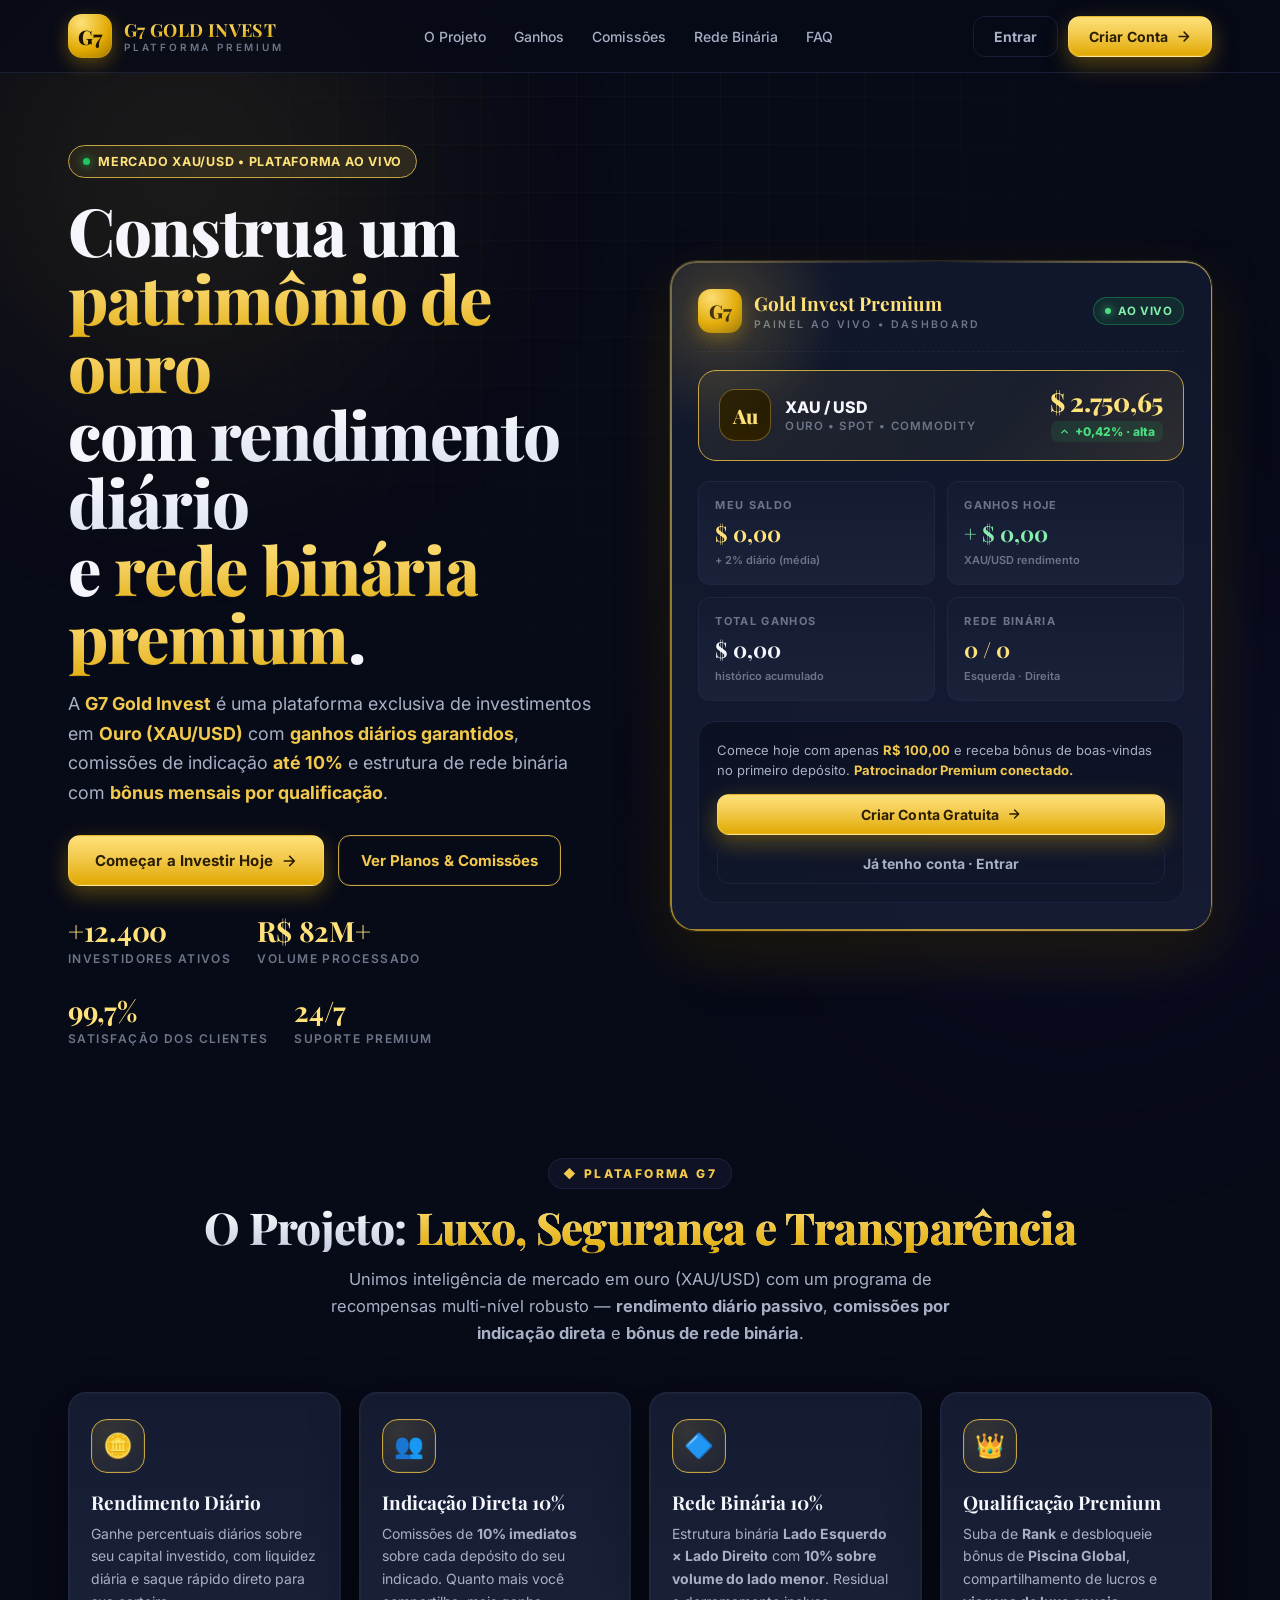
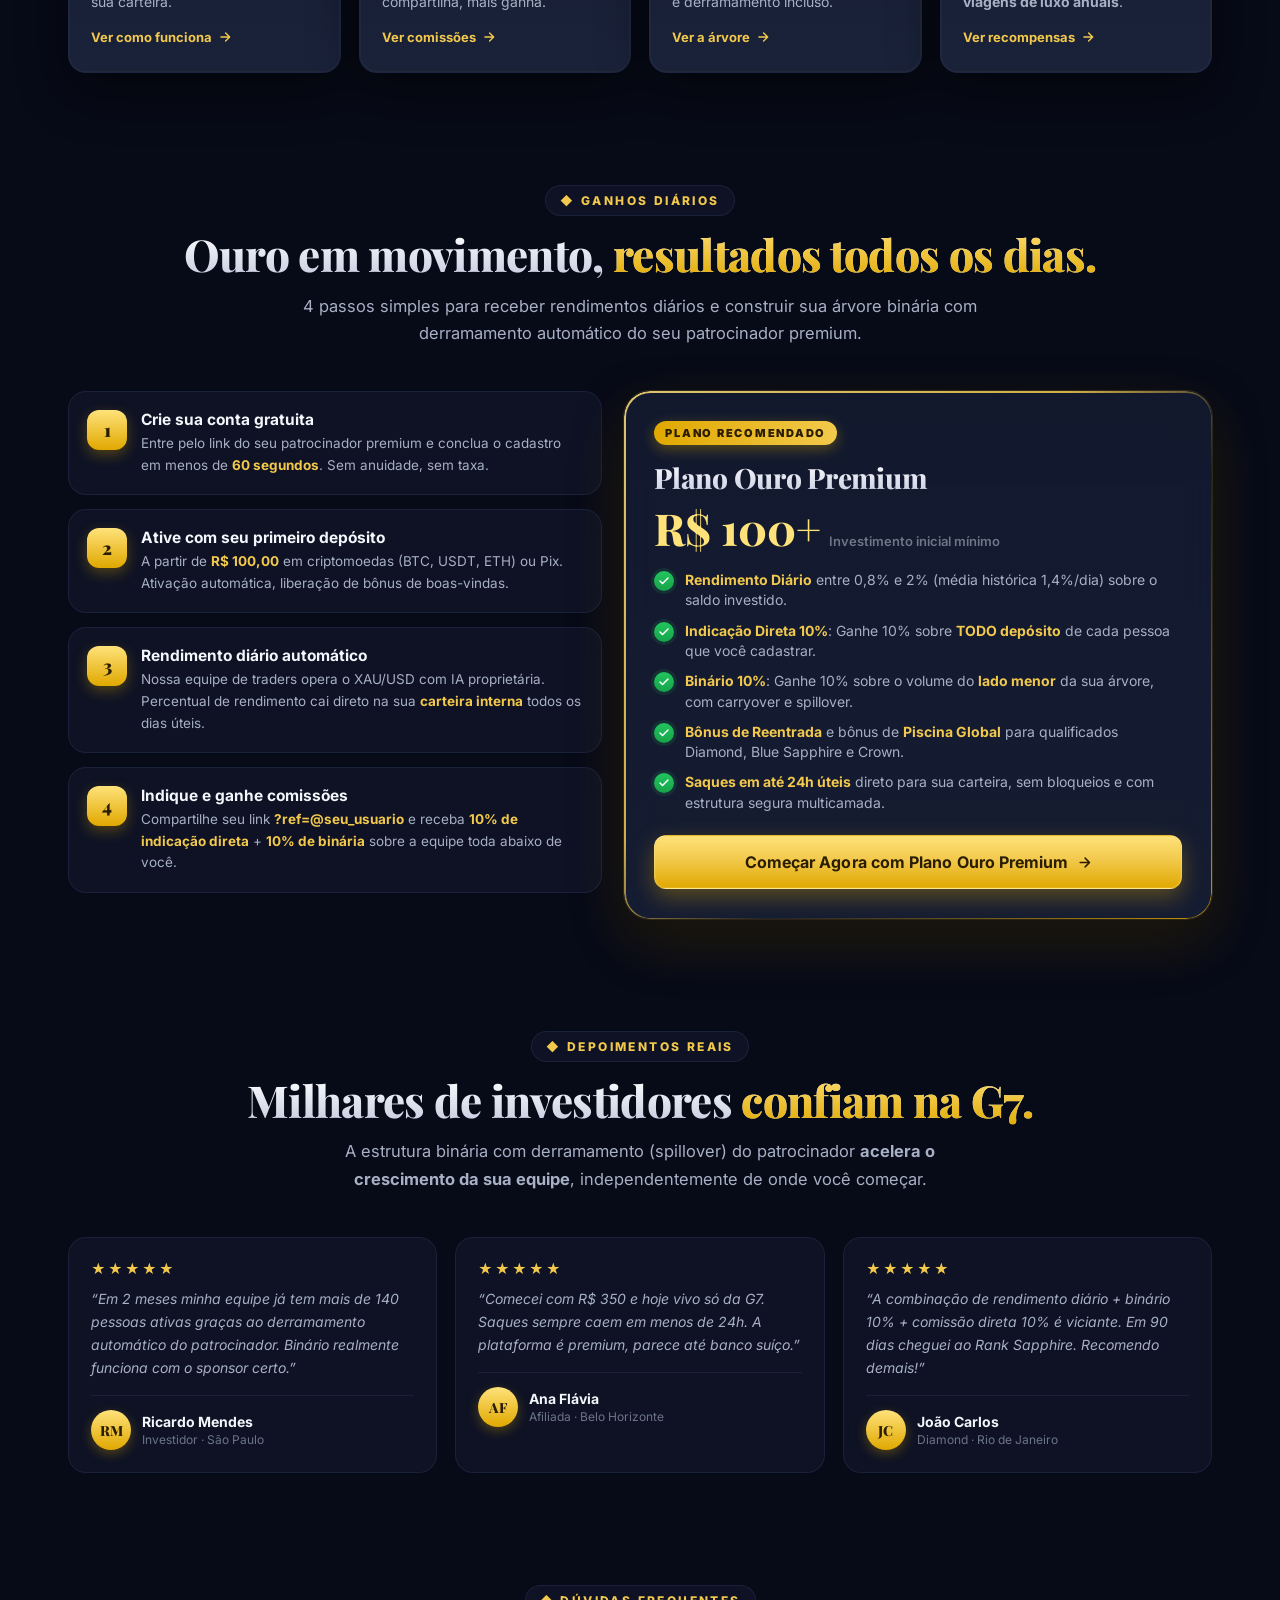
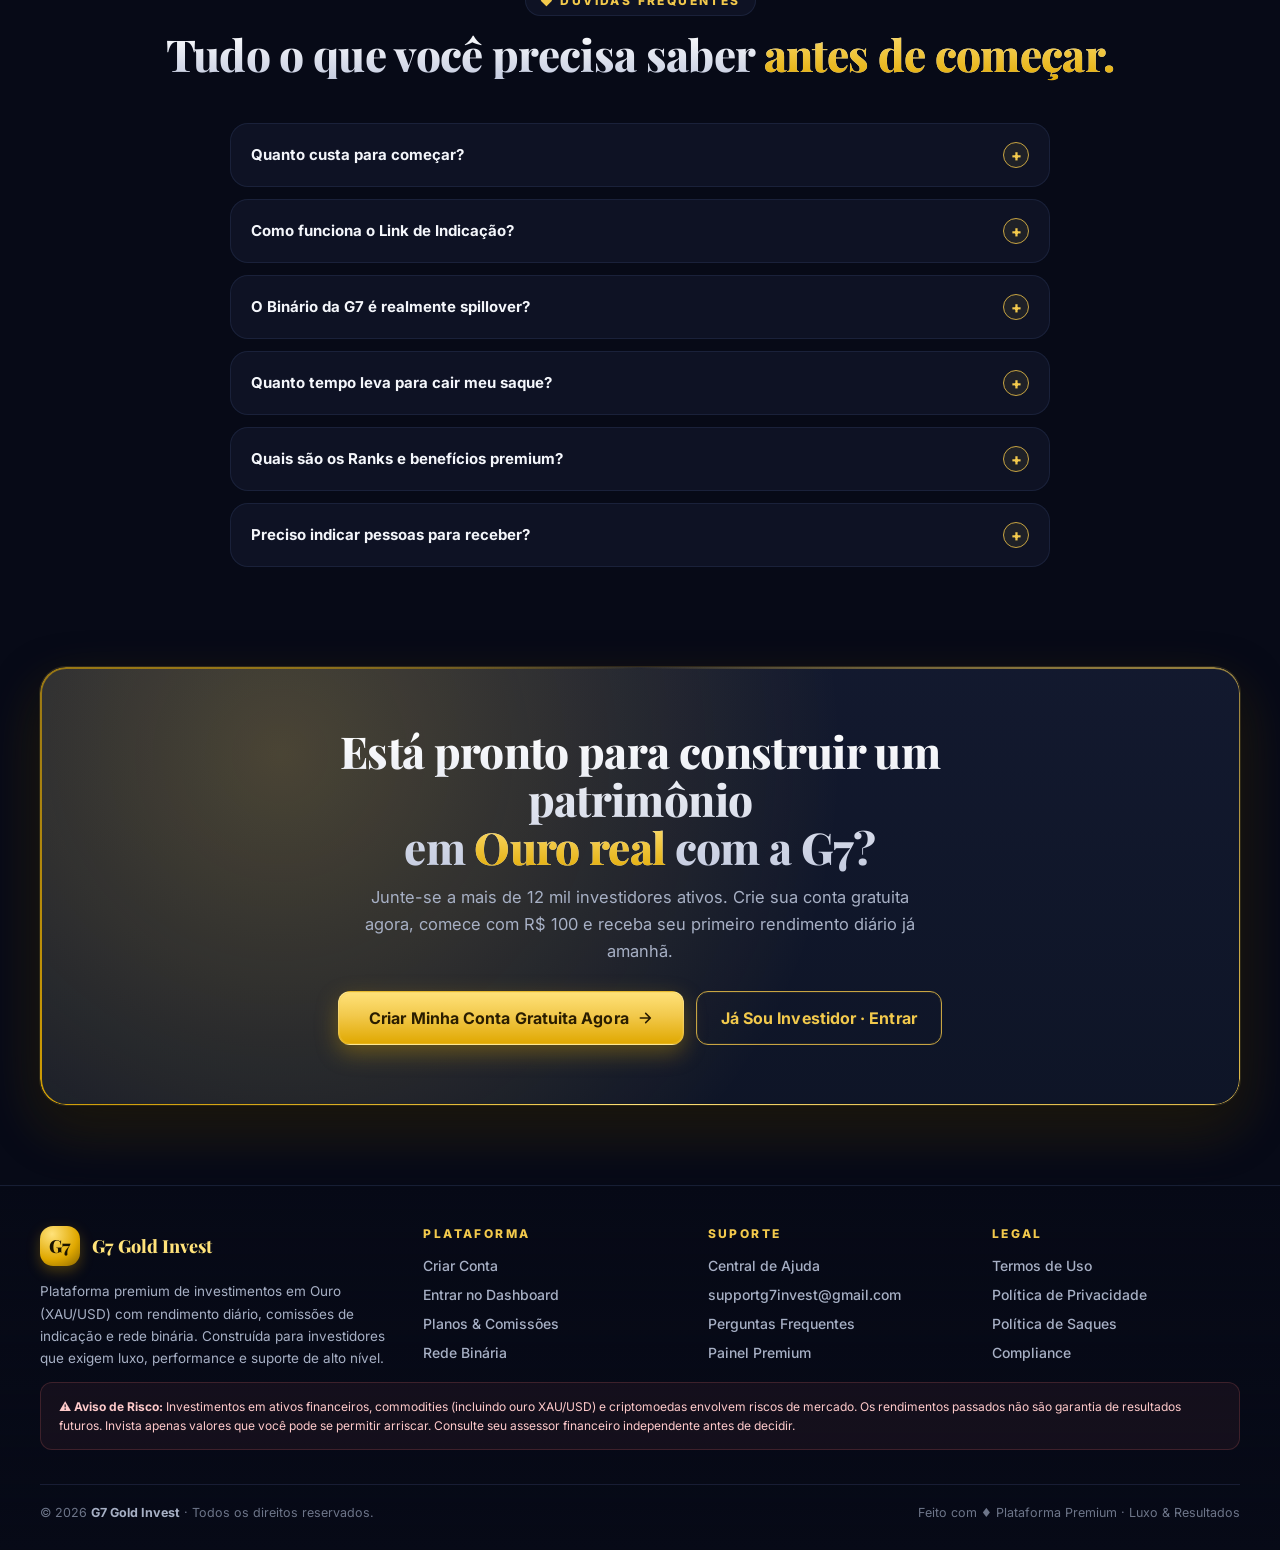
==== landing.html @ d6d160e4 "1.8 Commit LandingPage" ====
<!DOCTYPE html>
<html lang="pt-BR">
<head>
<meta charset="UTF-8" />
<meta name="viewport" content="width=device-width, initial-scale=1, maximum-scale=1, user-scalable=no" />
<meta name="theme-color" content="#0B1020" />
<meta name="description" content="G7 Gold Invest — Plataforma Premium de Investimentos em Ouro (XAU/USD) com Rede Binária, Comissões de Indicação e Ganhos Diários. Comece a investir hoje mesmo." />
<title>G7 Gold Invest — Plataforma Premium de Investimentos</title>

<link rel="preconnect" href="https://fonts.googleapis.com">
<link rel="preconnect" href="https://fonts.gstatic.com" crossorigin>
<link href="https://fonts.googleapis.com/css2?family=Inter:wght@300;400;500;600;700;800;900&family=Playfair+Display:wght@500;600;700;800&display=swap" rel="stylesheet">

<style>
/* ==========================================================
 *   G7 Gold Invest — LANDING PAGE PREMIUM / LUXO
 *   Paleta: Dark Navy + Gradient Gold Shimmer
 *   100% alinhado ao tema do Dashboard e Auth
 * ========================================================== */
* { box-sizing: border-box; margin: 0; padding: 0; }

:root {
  --bg: #0B1020;
  --bg-2: #0F1628;
  --bg-3: #070A17;
  --card: #141B31;
  --card-2: #1A223A;
  --card-3: rgba(20, 27, 49, 0.55);
  --border: #232C4A;
  --border-2: rgba(35, 44, 74, 0.6);
  --border-gold: #C7A442;
  --text: #F4F6FB;
  --text-2: #A7B0C5;
  --text-3: #6D7589;
  --gold: #F2C94C;
  --gold-2: #E0A800;
  --gold-3: #FFE27A;
  --gold-bg: rgba(242,201,76,0.08);
  --gold-bg-2: rgba(242,201,76,0.14);
  --danger: #F87171;
  --green: #22C55E;
  --shadow-gold: 0 0 0 1px rgba(242,201,76,0.16), 0 22px 60px rgba(224,168,0,0.18);
  --shadow-card: 0 18px 50px rgba(0,0,0,0.45), 0 0 0 1px rgba(242,201,76,0.04) inset;
  --radius-lg: 26px;
  --radius-md: 18px;
  --radius-sm: 12px;
}

html, body {
  font-family: 'Inter', system-ui, -apple-system, 'Segoe UI', sans-serif;
  color: var(--text);
  background: var(--bg-3);
  scroll-behavior: smooth;
  -webkit-font-smoothing: antialiased;
  overflow-x: hidden;
}

/* ---- Fundos orbs animados (premium) ---- */
body::before, body::after {
  content: '';
  position: fixed;
  border-radius: 50%;
  filter: blur(120px);
  opacity: 0.55;
  z-index: 0;
  pointer-events: none;
  animation: orbFloat 16s ease-in-out infinite alternate;
}
body::before {
  top: -15%; left: -10%;
  width: 620px; height: 620px;
  background: radial-gradient(circle, rgba(242,201,76,0.28), rgba(224,168,0,0.08) 55%, transparent 70%);
}
body::after {
  bottom: -25%; right: -12%;
  width: 720px; height: 720px;
  background: radial-gradient(circle, rgba(124,58,237,0.14), rgba(79,70,229,0.08) 45%, transparent 70%);
  animation-delay: -6s;
  animation-duration: 20s;
}
@keyframes orbFloat {
  0%   { transform: translate(0,0) scale(1); }
  50%  { transform: translate(30px,-20px) scale(1.04); }
  100% { transform: translate(-20px,20px) scale(0.98); }
}

/* --- Grid textura sutil (papel premium) --- */
.grid-bg {
  position: fixed;
  inset: 0;
  background-image:
    linear-gradient(rgba(242,201,76,0.035) 1px, transparent 1px),
    linear-gradient(90deg, rgba(242,201,76,0.035) 1px, transparent 1px);
  background-size: 48px 48px;
  mask-image: radial-gradient(ellipse at top, black 0%, transparent 75%);
  z-index: 0;
  pointer-events: none;
}

.wrap { position: relative; z-index: 2; }

/* ====== NAV ====== */
.nav {
  position: sticky; top: 0; z-index: 50;
  backdrop-filter: blur(14px);
  -webkit-backdrop-filter: blur(14px);
  background: rgba(7, 10, 23, 0.75);
  border-bottom: 1px solid var(--border-2);
}
.nav-inner {
  max-width: 1200px;
  margin: 0 auto;
  padding: 14px 28px;
  display: flex; align-items: center; justify-content: space-between;
  gap: 16px;
}
.brand {
  display: flex; align-items: center; gap: 12px;
  text-decoration: none;
}
.brand-logo {
  width: 44px; height: 44px;
  border-radius: 14px;
  background: radial-gradient(circle at 30% 20%, var(--gold-3), var(--gold-2) 60%, #9a7500);
  display: flex; align-items: center; justify-content: center;
  box-shadow: 0 6px 18px rgba(224,168,0,0.35), 0 0 0 1px rgba(255,255,255,0.08) inset;
  color: #1a1300; font-family: 'Playfair Display', serif;
  font-weight: 800; font-size: 20px; letter-spacing: -0.02em;
}
.brand-text {
  display: flex; flex-direction: column; line-height: 1;
}
.brand-text .t1 {
  font-family: 'Playfair Display', serif;
  font-weight: 700; font-size: 18px;
  background: linear-gradient(180deg, var(--gold-3), var(--gold-2));
  -webkit-background-clip: text; background-clip: text; color: transparent;
  letter-spacing: 0.02em;
}
.brand-text .t2 {
  font-size: 10px; color: var(--text-3);
  letter-spacing: 0.28em; text-transform: uppercase; margin-top: 3px;
  font-weight: 600;
}
.nav-links { display: flex; align-items: center; gap: 28px; }
.nav-links a {
  color: var(--text-2); text-decoration: none; font-size: 14px; font-weight: 500;
  transition: color .2s ease;
}
.nav-links a:hover { color: var(--gold); }
.nav-cta { display: flex; align-items: center; gap: 10px; }
.btn {
  display: inline-flex; align-items: center; justify-content: center;
  gap: 8px; padding: 11px 20px; font-size: 14px; font-weight: 700;
  border-radius: 12px; cursor: pointer; text-decoration: none;
  transition: all .25s ease; font-family: inherit; letter-spacing: 0.005em;
  white-space: nowrap;
}
.btn-ghost {
  background: transparent; color: var(--text-2);
  border: 1px solid var(--border-2);
}
.btn-ghost:hover { color: var(--gold); border-color: var(--border-gold); background: var(--gold-bg); }
.btn-gold {
  background: linear-gradient(180deg, var(--gold-3) 0%, var(--gold) 45%, var(--gold-2) 100%);
  color: #2A1D00;
  border: 1px solid rgba(255,255,255,0.18);
  box-shadow: 0 8px 22px rgba(224,168,0,0.35), 0 0 0 1px rgba(242,201,76,0.3) inset;
}
.btn-gold:hover { transform: translateY(-1px); filter: brightness(1.06); }
.btn-gold:active { transform: translateY(0); }
.btn-outline-gold {
  background: transparent; color: var(--gold);
  border: 1px solid var(--border-gold);
  box-shadow: 0 0 0 1px var(--gold-bg) inset;
}
.btn-outline-gold:hover { background: var(--gold-bg); color: var(--gold-3); }

@media (max-width: 820px) {
  .nav-links { display: none; }
  .nav-cta .btn { padding: 9px 14px; font-size: 13px; }
  .nav-inner { padding: 12px 18px; }
}

/* ====== HERO ====== */
.hero {
  padding: 72px 28px 40px;
  max-width: 1200px;
  margin: 0 auto;
  display: grid;
  grid-template-columns: 1.02fr 1fr;
  gap: 50px;
  align-items: center;
}
@media (max-width: 1040px) {
  .hero { grid-template-columns: 1fr; gap: 34px; padding: 52px 22px 28px; }
}

.hero-badge {
  display: inline-flex; align-items: center; gap: 8px;
  padding: 8px 14px; border-radius: 999px;
  border: 1px solid var(--border-gold);
  background: linear-gradient(90deg, var(--gold-bg), var(--gold-bg-2));
  color: var(--gold-3);
  font-size: 12.5px; font-weight: 700;
  letter-spacing: 0.06em; text-transform: uppercase;
  width: fit-content;
  animation: badgeFade 1s ease-out;
}
.hero-badge .dot {
  width: 7px; height: 7px; border-radius: 50%;
  background: var(--green);
  box-shadow: 0 0 10px var(--green);
  animation: pulse 1.8s ease-in-out infinite;
}
@keyframes pulse {
  0%,100% { transform: scale(1); opacity: 1; }
  50%     { transform: scale(1.35); opacity: 0.75; }
}
@keyframes badgeFade { from { opacity: 0; transform: translateY(8px); } to { opacity: 1; transform: none; } }

.hero-title {
  font-family: 'Playfair Display', serif;
  font-weight: 800;
  font-size: clamp(34px, 5.2vw, 68px);
  line-height: 1.02;
  letter-spacing: -0.02em;
  margin-top: 18px;
  animation: fadeUp .9s ease both;
  animation-delay: 0.05s;
}
.hero-title .g {
  background: linear-gradient(180deg, var(--gold-3) 0%, var(--gold) 55%, var(--gold-2) 100%);
  -webkit-background-clip: text; background-clip: text; color: transparent;
  text-shadow: 0 1px 0 rgba(255,255,255,0.05);
}
.hero-title .u {
  background: linear-gradient(180deg, #fff 0%, #D9DFEF 100%);
  -webkit-background-clip: text; background-clip: text; color: transparent;
}
.hero-sub {
  margin-top: 18px;
  color: var(--text-2);
  font-size: clamp(15px, 1.4vw, 18px);
  line-height: 1.65;
  max-width: 540px;
  animation: fadeUp 1s ease both;
  animation-delay: 0.18s;
}
.hero-sub b { color: var(--gold); font-weight: 700; }

.hero-ctas {
  margin-top: 28px;
  display: flex; flex-wrap: wrap; gap: 14px;
  animation: fadeUp 1.1s ease both;
  animation-delay: 0.28s;
}
@keyframes fadeUp { from { opacity: 0; transform: translateY(16px);} to { opacity: 1; transform: none; } }

.hero-proof {
  margin-top: 26px;
  display: flex; flex-wrap: wrap; gap: 26px;
  animation: fadeUp 1.15s ease both;
  animation-delay: 0.38s;
}
.proof { display: flex; flex-direction: column; gap: 2px; }
.proof .n {
  font-family: 'Playfair Display', serif;
  font-size: 28px; font-weight: 700;
  color: var(--gold-3);
  letter-spacing: -0.01em;
}
.proof .l {
  font-size: 12px; color: var(--text-3);
  letter-spacing: 0.12em; text-transform: uppercase; font-weight: 600;
}

/* ====== LUX CARD (container premium animado) ====== */
.lux {
  position: relative;
  padding: 28px;
  border-radius: var(--radius-lg);
  background:
    linear-gradient(180deg, rgba(20, 27, 49, 0.78), rgba(26, 34, 58, 0.72));
  backdrop-filter: blur(20px);
  -webkit-backdrop-filter: blur(20px);
  box-shadow: var(--shadow-card), var(--shadow-gold);
  animation: fadeUp 1s ease both;
  animation-delay: 0.25s;
  overflow: hidden;
}
/* ====== BORDA GRADIENTE ANIMADA (SHIMMER DOURADO) ====== */
.lux::before {
  content: '';
  position: absolute;
  inset: 0;
  border-radius: var(--radius-lg);
  padding: 1.5px;
  background: conic-gradient(
    from var(--angle, 0deg),
    transparent 0deg,
    rgba(255,226,122,0.85) 60deg,
    rgba(242,201,76,0.6)  120deg,
    rgba(199,164,66,0.9)   180deg,
    rgba(224,168,0,0.65)   240deg,
    rgba(255,226,122,0.5)  300deg,
    transparent 360deg
  );
  -webkit-mask: linear-gradient(#000 0 0) content-box, linear-gradient(#000 0 0);
          mask: linear-gradient(#000 0 0) content-box, linear-gradient(#000 0 0);
  -webkit-mask-composite: xor;
          mask-composite: exclude;
  animation: spinGold 7.5s linear infinite;
  pointer-events: none;
}
.lux::after {
  content: '';
  position: absolute;
  top: -80px; left: -80px;
  width: 260px; height: 260px;
  background: radial-gradient(circle, rgba(242,201,76,0.22), transparent 65%);
  filter: blur(14px);
  pointer-events: none;
  animation: halo 9s ease-in-out infinite;
}
@property --angle { syntax: '<angle>'; initial-value: 0deg; inherits: false; }
@keyframes spinGold { to { --angle: 360deg; } }
@keyframes halo {
  0%   { transform: translate(0,0); opacity: 0.9; }
  50%  { transform: translate(180px,120px); opacity: 0.55; }
  100% { transform: translate(40px,-30px); opacity: 0.9; }
}

.lux-header {
  display: flex; align-items: center; justify-content: space-between;
  padding-bottom: 18px;
  border-bottom: 1px dashed var(--border-2);
  margin-bottom: 18px;
}
.lux-brand {
  display: flex; align-items: center; gap: 12px;
}
.lux-brand .logo {
  width: 44px; height: 44px;
  border-radius: 13px;
  background: radial-gradient(circle at 30% 20%, var(--gold-3), var(--gold-2) 55%, #8a6700);
  color: #1a1300; font-weight: 800; font-size: 19px;
  display: flex; align-items: center; justify-content: center;
  font-family: 'Playfair Display', serif;
  box-shadow: 0 6px 18px rgba(224,168,0,0.32);
}
.lux-brand .brand-name {
  font-family: 'Playfair Display', serif;
  font-size: 19px; font-weight: 700;
  color: var(--gold-3);
}
.lux-brand .brand-sub {
  font-size: 10.5px; color: var(--text-3);
  letter-spacing: 0.22em; text-transform: uppercase;
  margin-top: 2px; font-weight: 600;
}
.chip-live {
  display: inline-flex; align-items: center; gap: 7px;
  padding: 6px 11px; border-radius: 999px;
  background: rgba(34,197,94,0.12);
  border: 1px solid rgba(34,197,94,0.35);
  color: #86efac; font-size: 11.5px; font-weight: 700;
  letter-spacing: 0.04em;
}
.chip-live .d {
  width: 6px; height: 6px; border-radius: 50%;
  background: #4ade80; box-shadow: 0 0 8px #4ade80;
  animation: pulse 1.4s infinite;
}

/* ---- Cotacao Premium ---- */
.ticker {
  display: flex; align-items: center; justify-content: space-between;
  gap: 16px;
  padding: 18px 20px;
  border-radius: var(--radius-md);
  background: linear-gradient(135deg, var(--gold-bg), rgba(242,201,76,0.04) 60%, rgba(242,201,76,0.12));
  border: 1px solid var(--border-gold);
  margin-bottom: 20px;
}
.ticker-left { display: flex; align-items: center; gap: 14px; }
.ticker-icon {
  width: 52px; height: 52px; border-radius: 16px;
  background: linear-gradient(180deg, #1c1604, #2e2100);
  border: 1px solid rgba(242,201,76,0.35);
  display: flex; align-items: center; justify-content: center;
  font-family: 'Playfair Display', serif; font-size: 20px; font-weight: 800;
  color: var(--gold-3);
}
.ticker-pair .pair {
  font-weight: 800; font-size: 16px;
}
.ticker-pair .cat {
  font-size: 11.5px; color: var(--text-3); letter-spacing: 0.1em;
  text-transform: uppercase; margin-top: 2px; font-weight: 600;
}
.ticker-right { text-align: right; }
.ticker-price {
  font-family: 'Playfair Display', serif;
  font-weight: 800; font-size: 26px;
  color: var(--gold-3);
  letter-spacing: -0.01em;
  line-height: 1;
}
.ticker-change {
  display: inline-flex; align-items: center; gap: 5px;
  margin-top: 6px;
  font-size: 12px; font-weight: 800;
  color: #4ade80;
  padding: 3px 8px; border-radius: 7px;
  background: rgba(34,197,94,0.12);
}

/* ---- Lux Grid 4 cards mini ---- */
.lux-grid {
  display: grid;
  grid-template-columns: 1fr 1fr;
  gap: 12px;
  margin-bottom: 20px;
}
.mini {
  padding: 16px;
  border-radius: var(--radius-sm);
  background: linear-gradient(180deg, var(--card), var(--card-2));
  border: 1px solid var(--border-2);
  transition: transform .25s ease, border-color .25s ease, background .25s ease;
}
.mini:hover {
  transform: translateY(-2px);
  border-color: var(--border-gold);
  background: linear-gradient(180deg, var(--card), rgba(20,27,49,0.9));
}
.mini .k {
  font-size: 11px; color: var(--text-3); letter-spacing: 0.12em;
  text-transform: uppercase; font-weight: 700;
}
.mini .v {
  font-family: 'Playfair Display', serif;
  font-weight: 700; font-size: 22px;
  margin-top: 6px;
  color: var(--text);
}
.mini.gold .v { color: var(--gold-3); }
.mini.green .v { color: #86efac; }
.mini .tag {
  display: inline-block; margin-top: 5px;
  font-size: 11px; color: var(--text-3); font-weight: 600;
}

/* ---- Lux CTA ---- */
.lux-cta {
  display: grid; grid-template-columns: 1fr;
  gap: 10px;
  padding: 18px;
  border-radius: var(--radius-md);
  background: linear-gradient(180deg, rgba(7,10,23,0.55), rgba(15,22,40,0.5));
  border: 1px solid var(--border-2);
}
.lux-cta .txt {
  font-size: 13px; color: var(--text-2); line-height: 1.55;
}
.lux-cta .txt b { color: var(--gold); font-weight: 700; }
.lux-cta .actions { display: flex; flex-direction: column; gap: 8px; margin-top: 4px; }
.lux-cta .actions .btn { width: 100%; }

/* ====== SECTION WRAP ====== */
.section {
  max-width: 1200px;
  margin: 0 auto;
  padding: 72px 28px 40px;
}
@media (max-width: 820px) { .section { padding: 52px 20px 28px; } }

.s-head { text-align: center; margin-bottom: 44px; }
.s-kicker {
  display: inline-flex; align-items: center; gap: 8px;
  padding: 7px 14px; border-radius: 999px;
  border: 1px solid var(--border-2);
  background: var(--card-3);
  color: var(--gold);
  font-size: 12px; font-weight: 800;
  letter-spacing: 0.2em; text-transform: uppercase;
  margin-bottom: 14px;
}
.s-title {
  font-family: 'Playfair Display', serif;
  font-size: clamp(28px, 3.6vw, 44px);
  font-weight: 800;
  letter-spacing: -0.015em;
  line-height: 1.1;
  background: linear-gradient(180deg, #fff 0%, #C5CCE0 100%);
  -webkit-background-clip: text; background-clip: text; color: transparent;
}
.s-title .g {
  background: linear-gradient(180deg, var(--gold-3), var(--gold-2));
  -webkit-background-clip: text; background-clip: text; color: transparent;
}
.s-sub {
  margin-top: 14px;
  color: var(--text-2);
  font-size: clamp(14px, 1.3vw, 16.5px);
  line-height: 1.65;
  max-width: 680px;
  margin-left: auto; margin-right: auto;
}

/* ====== CARDS FEATURES ====== */
.features {
  display: grid;
  grid-template-columns: repeat(4, 1fr);
  gap: 18px;
}
@media (max-width: 1040px) { .features { grid-template-columns: 1fr 1fr; } }
@media (max-width: 620px)  { .features { grid-template-columns: 1fr; } }

.fcard {
  position: relative;
  padding: 26px 22px;
  border-radius: var(--radius-md);
  background: linear-gradient(180deg, var(--card), var(--card-2));
  border: 1px solid var(--border-2);
  box-shadow: var(--shadow-card);
  overflow: hidden;
  transition: transform .35s ease, border-color .35s ease;
}
.fcard:hover {
  transform: translateY(-4px);
  border-color: var(--border-gold);
}
.fcard::before {
  content: '';
  position: absolute;
  top: 0; left: 0; right: 0; height: 2px;
  background: linear-gradient(90deg, transparent, var(--gold), transparent);
  opacity: 0;
  transition: opacity .35s ease;
}
.fcard:hover::before { opacity: 1; }

.ficon {
  width: 54px; height: 54px;
  border-radius: 16px;
  display: flex; align-items: center; justify-content: center;
  margin-bottom: 16px;
  font-size: 24px;
  background: radial-gradient(circle at 30% 20%, var(--gold-bg-2), var(--gold-bg) 60%, rgba(242,201,76,0.04));
  border: 1px solid var(--border-gold);
  box-shadow: 0 0 0 1px var(--gold-bg) inset;
}
.fcard h3 {
  font-family: 'Playfair Display', serif;
  font-size: 19px; font-weight: 700;
  margin-bottom: 8px;
  color: var(--text);
}
.fcard p {
  color: var(--text-2);
  font-size: 14px;
  line-height: 1.62;
}
.fcard .learn {
  margin-top: 16px;
  color: var(--gold);
  font-size: 13px; font-weight: 700;
  text-decoration: none;
  display: inline-flex; align-items: center; gap: 6px;
}
.fcard .learn svg { transition: transform .2s ease; }
.fcard:hover .learn svg { transform: translateX(3px); }

/* ====== SEÇÃO PLANOS / COMISSÕES (2 colunas) ====== */
.split {
  display: grid;
  grid-template-columns: 1fr 1.1fr;
  gap: 22px;
}
@media (max-width: 960px) { .split { grid-template-columns: 1fr; } }

.como-grid {
  display: grid;
  gap: 14px;
  align-content: flex-start;
}
.como {
  display: flex; gap: 14px;
  padding: 18px;
  border-radius: var(--radius-md);
  background: var(--card-3);
  border: 1px solid var(--border-2);
  backdrop-filter: blur(10px);
  transition: border-color .25s ease;
}
.como:hover { border-color: var(--border-gold); }
.como-num {
  width: 40px; height: 40px; flex-shrink: 0;
  border-radius: 12px;
  background: linear-gradient(180deg, var(--gold-3), var(--gold-2));
  color: #2A1D00; font-weight: 900; font-size: 18px;
  display: flex; align-items: center; justify-content: center;
  font-family: 'Playfair Display', serif;
  box-shadow: 0 5px 14px rgba(224,168,0,0.32);
}
.como-body h4 {
  font-size: 15.5px; font-weight: 700; margin-bottom: 4px;
  color: var(--text);
}
.como-body p {
  font-size: 13.5px; color: var(--text-2); line-height: 1.6;
}
.como-body p b { color: var(--gold); }

/* ====== CARD PREMIUM (comissao) ====== */
.plan-premium {
  padding: 30px;
  border-radius: var(--radius-lg);
  background:
    linear-gradient(180deg, rgba(20,27,49,0.88), rgba(26,34,58,0.78));
  box-shadow: var(--shadow-card), var(--shadow-gold);
  backdrop-filter: blur(18px);
  position: relative;
  overflow: hidden;
}
.plan-premium::before {
  content: '';
  position: absolute; inset: 0;
  padding: 1.5px;
  border-radius: var(--radius-lg);
  background: linear-gradient(135deg, var(--gold-3), var(--gold) 40%, transparent 60%, var(--gold-2));
  -webkit-mask: linear-gradient(#000 0 0) content-box, linear-gradient(#000 0 0);
          mask: linear-gradient(#000 0 0) content-box, linear-gradient(#000 0 0);
  -webkit-mask-composite: xor; mask-composite: exclude;
  pointer-events: none;
  opacity: 0.85;
}
.plan-kicker {
  display: inline-flex; align-items: center; gap: 6px;
  padding: 5px 11px;
  background: linear-gradient(90deg, var(--gold-2), var(--gold));
  color: #2A1D00;
  border-radius: 999px;
  font-size: 11px; font-weight: 900;
  letter-spacing: 0.16em; text-transform: uppercase;
  box-shadow: 0 4px 14px rgba(224,168,0,0.35);
}
.plan-title {
  font-family: 'Playfair Display', serif;
  font-size: 28px; font-weight: 800;
  margin-top: 14px; letter-spacing: -0.01em;
  background: linear-gradient(180deg, #fff, #C5CCE0);
  -webkit-background-clip: text; background-clip: text; color: transparent;
}
.plan-price {
  margin-top: 10px;
  display: flex; align-items: baseline; gap: 8px;
}
.plan-price .d {
  font-family: 'Playfair Display', serif;
  font-weight: 800; font-size: 44px; line-height: 1;
  color: var(--gold-3);
}
.plan-price .m { color: var(--text-3); font-size: 13px; font-weight: 600; }
.plan-includes { margin-top: 20px; display: grid; gap: 10px; }
.plan-item {
  display: flex; align-items: flex-start; gap: 11px;
  font-size: 14px; color: var(--text-2);
  line-height: 1.45;
}
.plan-item .check {
  width: 20px; height: 20px; flex-shrink: 0;
  border-radius: 50%;
  background: linear-gradient(180deg, var(--green), #16a34a);
  display: flex; align-items: center; justify-content: center;
  margin-top: 1px;
  box-shadow: 0 0 0 3px rgba(34,197,94,0.12);
}
.plan-item b { color: var(--gold); font-weight: 700; }
.plan-cta { margin-top: 22px; }
.plan-cta .btn { width: 100%; padding: 14px 20px; font-size: 15px; }

/* ====== DEPOIMENTOS 3 col ====== */
.depos {
  display: grid;
  grid-template-columns: repeat(3, 1fr);
  gap: 18px;
}
@media (max-width: 960px) { .depos { grid-template-columns: 1fr; } }
.depo {
  padding: 22px;
  border-radius: var(--radius-md);
  background: var(--card-3);
  border: 1px solid var(--border-2);
  backdrop-filter: blur(10px);
  transition: transform .25s ease, border-color .25s ease;
}
.depo:hover { transform: translateY(-3px); border-color: var(--border-gold); }
.stars { color: var(--gold); font-size: 14px; letter-spacing: 2px; margin-bottom: 10px; }
.depo-txt {
  color: var(--text-2); font-size: 14px; line-height: 1.65;
  margin-bottom: 16px;
  font-style: italic;
}
.depo-who {
  display: flex; align-items: center; gap: 11px;
  padding-top: 14px;
  border-top: 1px solid var(--border-2);
}
.avatar {
  width: 40px; height: 40px; border-radius: 50%;
  display: flex; align-items: center; justify-content: center;
  color: #2A1D00; font-weight: 800; font-size: 14px;
  font-family: 'Playfair Display', serif;
  background: linear-gradient(180deg, var(--gold-3), var(--gold-2));
  box-shadow: 0 4px 12px rgba(224,168,0,0.32);
}
.depo-who .name { font-weight: 700; font-size: 14px; color: var(--text); }
.depo-who .who  { font-size: 12px; color: var(--text-3); margin-top: 2px; }

/* ====== FAQ ====== */
.faq {
  max-width: 820px;
  margin: 0 auto;
  display: grid;
  gap: 12px;
}
.faq-item {
  border-radius: var(--radius-md);
  background: var(--card-3);
  border: 1px solid var(--border-2);
  overflow: hidden;
  transition: border-color .25s ease;
}
.faq-item:hover { border-color: var(--border-gold); }
.faq-q {
  padding: 18px 20px;
  display: flex; justify-content: space-between; align-items: center;
  font-weight: 700; font-size: 15px; color: var(--text);
  cursor: pointer;
  user-select: none;
}
.faq-q .plus {
  width: 26px; height: 26px;
  border-radius: 50%;
  display: flex; align-items: center; justify-content: center;
  color: var(--gold);
  background: var(--gold-bg);
  border: 1px solid var(--border-gold);
  font-weight: 800; font-size: 16px;
  transition: transform .25s ease;
}
.faq-a {
  padding: 0 20px 0;
  max-height: 0; overflow: hidden;
  transition: all .3s ease;
  color: var(--text-2); font-size: 14px; line-height: 1.65;
}
.faq-item[open] { border-color: var(--border-gold); }
.faq-item[open] .faq-a { padding: 0 20px 18px; max-height: 400px; }
.faq-item[open] .plus { transform: rotate(45deg); }

/* ====== CTA FINAL ====== */
.cta-final {
  margin: 60px auto 0;
  max-width: 1200px;
  padding: 60px 50px;
  border-radius: var(--radius-lg);
  position: relative;
  overflow: hidden;
  background:
    radial-gradient(circle at 20% 20%, rgba(242,201,76,0.25), transparent 55%),
    linear-gradient(180deg, rgba(20,27,49,0.92), rgba(15,22,40,0.95));
  box-shadow: var(--shadow-card), var(--shadow-gold);
}
.cta-final::before {
  content: '';
  position: absolute; inset: 0;
  padding: 1.5px;
  border-radius: var(--radius-lg);
  background: conic-gradient(from var(--angle2, 0deg),
    transparent 0%, rgba(242,201,76,0.9) 30%, var(--gold-3) 50%, rgba(224,168,0,0.9) 70%, transparent 100%);
  -webkit-mask: linear-gradient(#000 0 0) content-box, linear-gradient(#000 0 0);
          mask: linear-gradient(#000 0 0) content-box, linear-gradient(#000 0 0);
  -webkit-mask-composite: xor; mask-composite: exclude;
  animation: spinGold 12s linear infinite;
  pointer-events: none;
}
@property --angle2 { syntax: '<angle>'; initial-value: 0deg; inherits: false; }
@media (max-width: 820px) { .cta-final { padding: 44px 22px; margin-top: 30px; } }
.cta-final .title {
  font-family: 'Playfair Display', serif;
  font-weight: 800;
  font-size: clamp(28px, 3.8vw, 44px);
  letter-spacing: -0.015em;
  line-height: 1.1;
  background: linear-gradient(180deg, #fff, #C5CCE0);
  -webkit-background-clip: text; background-clip: text; color: transparent;
  text-align: center;
  max-width: 760px; margin: 0 auto 12px;
}
.cta-final .title .g {
  background: linear-gradient(180deg, var(--gold-3), var(--gold-2));
  -webkit-background-clip: text; background-clip: text; color: transparent;
}
.cta-final .sub {
  text-align: center; color: var(--text-2);
  font-size: clamp(14px, 1.3vw, 16.5px);
  max-width: 580px;
  margin: 0 auto 26px;
  line-height: 1.65;
}
.cta-final .actions {
  display: flex; flex-wrap: wrap; gap: 12px; justify-content: center;
}

/* ====== FOOTER ====== */
.foot {
  margin-top: 80px;
  padding: 40px 28px 30px;
  border-top: 1px solid var(--border-2);
  background: linear-gradient(180deg, transparent, rgba(7,10,23,0.7));
}
.foot-inner {
  max-width: 1200px; margin: 0 auto;
  display: grid;
  grid-template-columns: 1.4fr 1fr 1fr 1fr;
  gap: 36px;
}
@media (max-width: 960px) {
  .foot-inner { grid-template-columns: 1fr 1fr; }
}
@media (max-width: 620px) {
  .foot-inner { grid-template-columns: 1fr; gap: 26px; }
  .foot { margin-top: 50px; padding: 34px 20px 24px; }
}
.foot-brand {
  display: flex; align-items: center; gap: 12px;
  margin-bottom: 14px;
}
.foot-brand .logo {
  width: 40px; height: 40px;
  border-radius: 13px;
  background: radial-gradient(circle at 30% 20%, var(--gold-3), var(--gold-2) 60%, #8a6700);
  color: #1a1300; font-family: 'Playfair Display', serif;
  font-weight: 800; font-size: 18px;
  display: flex; align-items: center; justify-content: center;
  box-shadow: 0 5px 14px rgba(224,168,0,0.3);
}
.foot-brand .n {
  font-family: 'Playfair Display', serif;
  font-size: 18px; font-weight: 800;
  color: var(--gold-3);
}
.foot-about { color: var(--text-2); font-size: 13.5px; line-height: 1.65; max-width: 360px; }
.foot h5 {
  font-size: 12px; font-weight: 800; letter-spacing: 0.2em;
  text-transform: uppercase;
  color: var(--gold);
  margin-bottom: 14px;
}
.foot ul { list-style: none; display: grid; gap: 9px; }
.foot ul a {
  color: var(--text-2); text-decoration: none;
  font-size: 14px; font-weight: 500;
  transition: color .2s ease;
}
.foot ul a:hover { color: var(--gold); }
.foot-bottom {
  max-width: 1200px; margin: 34px auto 0;
  padding-top: 20px;
  border-top: 1px solid var(--border-2);
  display: flex; flex-wrap: wrap; justify-content: space-between;
  gap: 10px; align-items: center;
  font-size: 12.5px; color: var(--text-3);
}
.foot-bottom .cr b { color: var(--text-2); font-weight: 700; }
.risco {
  max-width: 1200px;
  margin: 12px auto 0;
  padding: 14px 18px;
  border-radius: 12px;
  background: rgba(248,113,113,0.06);
  border: 1px solid rgba(248,113,113,0.18);
  color: #fecaca;
  font-size: 12px; line-height: 1.6;
}

/* Scrollbar premium */
::-webkit-scrollbar { width: 10px; height: 10px; }
::-webkit-scrollbar-track { background: var(--bg-3); }
::-webkit-scrollbar-thumb {
  background: linear-gradient(180deg, var(--gold-2), #8a6700);
  border-radius: 999px;
  border: 2px solid var(--bg-3);
}
::-webkit-scrollbar-thumb:hover { background: linear-gradient(180deg, var(--gold), var(--gold-2)); }

/* Selecao */
::selection { background: rgba(242,201,76,0.35); color: #fff; }
</style>
</head>
<body>

<div class="grid-bg"></div>
<div class="wrap">

<!-- ====================== NAV ====================== -->
<header class="nav">
  <div class="nav-inner">
    <a href="#top" class="brand" aria-label="G7 Gold Invest">
      <div class="brand-logo" aria-hidden="true">G7</div>
      <div class="brand-text">
        <span class="t1">G7 GOLD INVEST</span>
        <span class="t2">PLATFORMA&nbsp;PREMIUM</span>
      </div>
    </a>

    <nav class="nav-links" aria-label="Navegação">
      <a href="#o-projeto">O Projeto</a>
      <a href="#ganhos">Ganhos</a>
      <a href="#comissoes">Comissões</a>
      <a href="#rede">Rede Binária</a>
      <a href="#faq">FAQ</a>
    </nav>

    <div class="nav-cta">
      <a href="auth/login.html" class="btn btn-ghost" id="btnLogin">Entrar</a>
      <a href="auth/register.html?ref=g7investidor" class="btn btn-gold" id="btnCadastro">
        Criar Conta
        <svg width="15" height="15" viewBox="0 0 24 24" fill="none" stroke="currentColor" stroke-width="2.4" stroke-linecap="round" stroke-linejoin="round"><path d="M5 12h14M13 5l7 7-7 7"/></svg>
      </a>
    </div>
  </div>
</header>

<!-- ====================== HERO ====================== -->
<main id="top">
  <section class="hero">

    <!-- Coluna ESQUERDA: Copy + CTAs -->
    <div>
      <div class="hero-badge">
        <span class="dot" aria-hidden="true"></span>
        <span>Mercado XAU/USD • Plataforma AO VIVO</span>
      </div>

      <h1 class="hero-title">
        Construa um <span class="g">patrimônio de ouro</span><br>
        com <span class="u">rendimento diário</span><br>
        e <span class="g">rede binária premium</span>.
      </h1>

      <p class="hero-sub">
        A <b>G7 Gold Invest</b> é uma plataforma exclusiva de investimentos
        em <b>Ouro (XAU/USD)</b> com <b>ganhos diários garantidos</b>,
        comissões de indicação <b>até 10%</b> e estrutura de rede binária
        com <b>bônus mensais por qualificação</b>.
      </p>

      <div class="hero-ctas">
        <a href="auth/register.html?ref=g7investidor" class="btn btn-gold" id="heroCTA1" style="padding: 15px 26px; font-size: 15px;">
          Começar a Investir Hoje
          <svg width="16" height="16" viewBox="0 0 24 24" fill="none" stroke="currentColor" stroke-width="2.4" stroke-linecap="round" stroke-linejoin="round"><path d="M5 12h14M13 5l7 7-7 7"/></svg>
        </a>
        <a href="#comissoes" class="btn btn-outline-gold" style="padding: 15px 22px; font-size: 15px;">
          Ver Planos &amp; Comissões
        </a>
      </div>

      <div class="hero-proof" aria-label="Dados da Plataforma">
        <div class="proof">
          <span class="n">+12.400</span>
          <span class="l">Investidores ativos</span>
        </div>
        <div class="proof">
          <span class="n">R$ 82M+</span>
          <span class="l">Volume processado</span>
        </div>
        <div class="proof">
          <span class="n">99,7%</span>
          <span class="l">Satisfação dos clientes</span>
        </div>
        <div class="proof">
          <span class="n">24/7</span>
          <span class="l">Suporte Premium</span>
        </div>
      </div>
    </div>

    <!-- Coluna DIREITA: Container LUXO PREMIUM (borda animada) -->
    <aside class="lux" aria-label="Painel Resumo Premium G7">

      <div class="lux-header">
        <div class="lux-brand">
          <div class="logo">G7</div>
          <div>
            <div class="brand-name">Gold Invest Premium</div>
            <div class="brand-sub">Painel Ao Vivo • Dashboard</div>
          </div>
        </div>
        <div class="chip-live" title="Mercado aberto">
          <span class="d"></span>
          AO VIVO
        </div>
      </div>

      <!-- Cotação XAU/USD destaque -->
      <div class="ticker" role="img" aria-label="Cotação do Ouro XAU/USD">
        <div class="ticker-left">
          <div class="ticker-icon">Au</div>
          <div class="ticker-pair">
            <div class="pair">XAU / USD</div>
            <div class="cat">Ouro • Spot • Commodity</div>
          </div>
        </div>
        <div class="ticker-right">
          <div class="ticker-price">$ 2.750,65</div>
          <div class="ticker-change">
            <svg width="11" height="11" viewBox="0 0 24 24" fill="none" stroke="currentColor" stroke-width="3" stroke-linecap="round" stroke-linejoin="round"><polyline points="18 15 12 9 6 15"/></svg>
            +0,42% · alta
          </div>
        </div>
      </div>

      <!-- Grid 4 mini cards -->
      <div class="lux-grid">
        <div class="mini gold">
          <div class="k">Meu Saldo</div>
          <div class="v">$ 0,00</div>
          <span class="tag">+ 2% diário (média)</span>
        </div>
        <div class="mini green">
          <div class="k">Ganhos Hoje</div>
          <div class="v">+ $ 0,00</div>
          <span class="tag">XAU/USD rendimento</span>
        </div>
        <div class="mini">
          <div class="k">Total Ganhos</div>
          <div class="v">$ 0,00</div>
          <span class="tag">histórico acumulado</span>
        </div>
        <div class="mini gold">
          <div class="k">Rede Binária</div>
          <div class="v">0 / 0</div>
          <span class="tag">Esquerda · Direita</span>
        </div>
      </div>

      <!-- CTA interno lux -->
      <div class="lux-cta">
        <div class="txt">
          Comece hoje com apenas <b>R$ 100,00</b> e receba bônus de boas-vindas no primeiro depósito. <b>Patrocinador Premium conectado.</b>
        </div>
        <div class="actions">
          <a href="auth/register.html?ref=g7investidor" class="btn btn-gold" id="luxCadastro">
            Criar Conta Gratuita
            <svg width="14" height="14" viewBox="0 0 24 24" fill="none" stroke="currentColor" stroke-width="2.4" stroke-linecap="round" stroke-linejoin="round"><path d="M5 12h14M13 5l7 7-7 7"/></svg>
          </a>
          <a href="auth/login.html" class="btn btn-ghost">Já tenho conta · Entrar</a>
        </div>
      </div>

    </aside>
  </section>
</main>

<!-- ====================== SECTION: O PROJETO ====================== -->
<section class="section" id="o-projeto">
  <div class="s-head">
    <div class="s-kicker">◆  Plataforma G7</div>
    <h2 class="s-title">O Projeto: <span class="g">Luxo, Segurança e Transparência</span></h2>
    <p class="s-sub">
      Unimos inteligência de mercado em ouro (XAU/USD) com um programa
      de recompensas multi-nível robusto — <b>rendimento diário passivo</b>,
      <b>comissões por indicação direta</b> e <b>bônus de rede binária</b>.
    </p>
  </div>

  <div class="features">
    <article class="fcard">
      <div class="ficon" aria-hidden="true">🪙</div>
      <h3>Rendimento Diário</h3>
      <p>Ganhe percentuais diários sobre seu capital investido, com liquidez diária e saque rápido direto para sua carteira.</p>
      <a href="#ganhos" class="learn">
        Ver como funciona
        <svg width="14" height="14" viewBox="0 0 24 24" fill="none" stroke="currentColor" stroke-width="2.4" stroke-linecap="round" stroke-linejoin="round"><path d="M5 12h14M13 5l7 7-7 7"/></svg>
      </a>
    </article>

    <article class="fcard">
      <div class="ficon" aria-hidden="true">👥</div>
      <h3>Indicação Direta 10%</h3>
      <p>Comissões de <b>10% imediatos</b> sobre cada depósito do seu indicado. Quanto mais você compartilha, mais ganha.</p>
      <a href="#comissoes" class="learn">
        Ver comissões
        <svg width="14" height="14" viewBox="0 0 24 24" fill="none" stroke="currentColor" stroke-width="2.4" stroke-linecap="round" stroke-linejoin="round"><path d="M5 12h14M13 5l7 7-7 7"/></svg>
      </a>
    </article>

    <article class="fcard">
      <div class="ficon" aria-hidden="true">🔷</div>
      <h3>Rede Binária 10%</h3>
      <p>Estrutura binária <b>Lado Esquerdo × Lado Direito</b> com <b>10% sobre volume do lado menor</b>. Residual e derramamento incluso.</p>
      <a href="#rede" class="learn">
        Ver a árvore
        <svg width="14" height="14" viewBox="0 0 24 24" fill="none" stroke="currentColor" stroke-width="2.4" stroke-linecap="round" stroke-linejoin="round"><path d="M5 12h14M13 5l7 7-7 7"/></svg>
      </a>
    </article>

    <article class="fcard">
      <div class="ficon" aria-hidden="true">👑</div>
      <h3>Qualificação Premium</h3>
      <p>Suba de <b>Rank</b> e desbloqueie bônus de <b>Piscina Global</b>, compartilhamento de lucros e <b>viagens de luxo anuais</b>.</p>
      <a href="#faq" class="learn">
        Ver recompensas
        <svg width="14" height="14" viewBox="0 0 24 24" fill="none" stroke="currentColor" stroke-width="2.4" stroke-linecap="round" stroke-linejoin="round"><path d="M5 12h14M13 5l7 7-7 7"/></svg>
      </a>
    </article>
  </div>
</section>

<!-- ====================== SECTION: GANHOS / COMO FUNCIONA ====================== -->
<section class="section" id="ganhos">
  <div class="s-head">
    <div class="s-kicker">◆  Ganhos Diários</div>
    <h2 class="s-title">Ouro em movimento, <span class="g">resultados todos os dias.</span></h2>
    <p class="s-sub">
      4 passos simples para receber rendimentos diários e construir sua
      árvore binária com derramamento automático do seu patrocinador premium.
    </p>
  </div>

  <div class="split">
    <!-- Como funciona 4 passos -->
    <div class="como-grid">
      <div class="como">
        <div class="como-num">1</div>
        <div class="como-body">
          <h4>Crie sua conta gratuita</h4>
          <p>Entre pelo link do seu patrocinador premium e conclua o cadastro em menos de <b>60 segundos</b>. Sem anuidade, sem taxa.</p>
        </div>
      </div>
      <div class="como">
        <div class="como-num">2</div>
        <div class="como-body">
          <h4>Ative com seu primeiro depósito</h4>
          <p>A partir de <b>R$ 100,00</b> em criptomoedas (BTC, USDT, ETH) ou Pix. Ativação automática, liberação de bônus de boas-vindas.</p>
        </div>
      </div>
      <div class="como">
        <div class="como-num">3</div>
        <div class="como-body">
          <h4>Rendimento diário automático</h4>
          <p>Nossa equipe de traders opera o XAU/USD com IA proprietária. Percentual de rendimento cai direto na sua <b>carteira interna</b> todos os dias úteis.</p>
        </div>
      </div>
      <div class="como">
        <div class="como-num">4</div>
        <div class="como-body">
          <h4>Indique e ganhe comissões</h4>
          <p>Compartilhe seu link <b>?ref=@seu_usuario</b> e receba <b>10% de indicação direta</b> + <b>10% de binária</b> sobre a equipe toda abaixo de você.</p>
        </div>
      </div>
    </div>

    <!-- Card plano PREMIUM (comissão, destaques) -->
    <div class="plan-premium" id="comissoes">
      <span class="plan-kicker">PLANO RECOMENDADO</span>
      <h3 class="plan-title">Plano Ouro Premium</h3>
      <div class="plan-price">
        <span class="d">R$ 100+</span>
        <span class="m">Investimento inicial mínimo</span>
      </div>

      <div class="plan-includes">
        <div class="plan-item">
          <div class="check">
            <svg width="12" height="12" viewBox="0 0 24 24" fill="none" stroke="#fff" stroke-width="3" stroke-linecap="round" stroke-linejoin="round"><polyline points="20 6 9 17 4 12"/></svg>
          </div>
          <span><b>Rendimento Diário</b> entre 0,8% e 2% (média histórica 1,4%/dia) sobre o saldo investido.</span>
        </div>
        <div class="plan-item">
          <div class="check">
            <svg width="12" height="12" viewBox="0 0 24 24" fill="none" stroke="#fff" stroke-width="3" stroke-linecap="round" stroke-linejoin="round"><polyline points="20 6 9 17 4 12"/></svg>
          </div>
          <span><b>Indicação Direta 10%</b>: Ganhe 10% sobre <b>TODO depósito</b> de cada pessoa que você cadastrar.</span>
        </div>
        <div class="plan-item">
          <div class="check">
            <svg width="12" height="12" viewBox="0 0 24 24" fill="none" stroke="#fff" stroke-width="3" stroke-linecap="round" stroke-linejoin="round"><polyline points="20 6 9 17 4 12"/></svg>
          </div>
          <span><b>Binário 10%</b>: Ganhe 10% sobre o volume do <b>lado menor</b> da sua árvore, com carryover e spillover.</span>
        </div>
        <div class="plan-item">
          <div class="check">
            <svg width="12" height="12" viewBox="0 0 24 24" fill="none" stroke="#fff" stroke-width="3" stroke-linecap="round" stroke-linejoin="round"><polyline points="20 6 9 17 4 12"/></svg>
          </div>
          <span><b>Bônus de Reentrada</b> e bônus de <b>Piscina Global</b> para qualificados Diamond, Blue Sapphire e Crown.</span>
        </div>
        <div class="plan-item">
          <div class="check">
            <svg width="12" height="12" viewBox="0 0 24 24" fill="none" stroke="#fff" stroke-width="3" stroke-linecap="round" stroke-linejoin="round"><polyline points="20 6 9 17 4 12"/></svg>
          </div>
          <span><b>Saques em até 24h úteis</b> direto para sua carteira, sem bloqueios e com estrutura segura multicamada.</span>
        </div>
      </div>

      <div class="plan-cta">
        <a href="auth/register.html?ref=g7investidor" class="btn btn-gold" id="planoCTA" style="padding: 16px 22px; font-size: 16px;">
          Começar Agora com Plano Ouro Premium
          <svg width="15" height="15" viewBox="0 0 24 24" fill="none" stroke="currentColor" stroke-width="2.4" stroke-linecap="round" stroke-linejoin="round"><path d="M5 12h14M13 5l7 7-7 7"/></svg>
        </a>
      </div>
    </div>
  </div>
</section>

<!-- ====================== SECTION: REDE BINÁRIA / DEPOIMENTOS ====================== -->
<section class="section" id="rede">
  <div class="s-head">
    <div class="s-kicker">◆  Depoimentos Reais</div>
    <h2 class="s-title">Milhares de investidores <span class="g">confiam na G7.</span></h2>
    <p class="s-sub">
      A estrutura binária com derramamento (spillover) do patrocinador
      <b>acelera o crescimento da sua equipe</b>, independentemente de
      onde você começar.
    </p>
  </div>

  <div class="depos">
    <div class="depo">
      <div class="stars" aria-label="5 estrelas">★★★★★</div>
      <p class="depo-txt">“Em 2 meses minha equipe já tem mais de 140 pessoas ativas graças ao derramamento automático do patrocinador. Binário realmente funciona com o sponsor certo.”</p>
      <div class="depo-who">
        <div class="avatar">RM</div>
        <div>
          <div class="name">Ricardo Mendes</div>
          <div class="who">Investidor · São Paulo</div>
        </div>
      </div>
    </div>

    <div class="depo">
      <div class="stars" aria-label="5 estrelas">★★★★★</div>
      <p class="depo-txt">“Comecei com R$ 350 e hoje vivo só da G7. Saques sempre caem em menos de 24h. A plataforma é premium, parece até banco suíço.”</p>
      <div class="depo-who">
        <div class="avatar">AF</div>
        <div>
          <div class="name">Ana Flávia</div>
          <div class="who">Afiliada · Belo Horizonte</div>
        </div>
      </div>
    </div>

    <div class="depo">
      <div class="stars" aria-label="5 estrelas">★★★★★</div>
      <p class="depo-txt">“A combinação de rendimento diário + binário 10% + comissão direta 10% é viciante. Em 90 dias cheguei ao Rank Sapphire. Recomendo demais!”</p>
      <div class="depo-who">
        <div class="avatar">JC</div>
        <div>
          <div class="name">João Carlos</div>
          <div class="who">Diamond · Rio de Janeiro</div>
        </div>
      </div>
    </div>
  </div>
</section>

<!-- ====================== SECTION: FAQ ====================== -->
<section class="section" id="faq">
  <div class="s-head">
    <div class="s-kicker">◆  Dúvidas Frequentes</div>
    <h2 class="s-title">Tudo o que você precisa saber <span class="g">antes de começar.</span></h2>
  </div>

  <div class="faq" role="list">
    <details class="faq-item" role="listitem">
      <summary class="faq-q">
        <span>Quanto custa para começar?</span>
        <span class="plus" aria-hidden="true">+</span>
      </summary>
      <div class="faq-a">
        Cadastrar-se é <b>100% gratuito</b>. Para começar a receber rendimentos diários basta fazer seu primeiro depósito a partir de <b>R$ 100,00</b> (ou USDT $20), via Pix ou criptomoedas.
      </div>
    </details>

    <details class="faq-item" role="listitem">
      <summary class="faq-q">
        <span>Como funciona o Link de Indicação?</span>
        <span class="plus" aria-hidden="true">+</span>
      </summary>
      <div class="faq-a">
        Cada usuário recebe um link exclusivo no formato <b>gold7invest.com/auth/register.html?ref=SEU_USERNAME</b>. Toda pessoa que entrar por esse link fica automaticamente como seu indicado direto → você recebe <b>10% de indicação</b> + fica <b>10% binário</b> na sua rede, com BFS de alocação na árvore.
      </div>
    </details>

    <details class="faq-item" role="listitem">
      <summary class="faq-q">
        <span>O Binário da G7 é realmente spillover?</span>
        <span class="plus" aria-hidden="true">+</span>
      </summary>
      <div class="faq-a">
        Sim. Usamos alocação BFS (Busca em Largura) no lado escolhido do patrocinador + <b>build_leg oposto ao placement</b>, com <b>SPILLOVER</b> automático do seu upline. Se o seu patrocinador for <b>@g7investidor</b> você já entra com estrutura herdada acima.
      </div>
    </details>

    <details class="faq-item" role="listitem">
      <summary class="faq-q">
        <span>Quanto tempo leva para cair meu saque?</span>
        <span class="plus" aria-hidden="true">+</span>
      </summary>
      <div class="faq-a">
        Saques em <b>criptomoedas</b> (USDT, BTC, ETH) caem em até <b>24 horas úteis</b>. Em Pix costuma cair em até 1 hora útil. Todos valores auditáveis dentro do dashboard, com extrato completo de entrada e saída.
      </div>
    </details>

    <details class="faq-item" role="listitem">
      <summary class="faq-q">
        <span>Quais são os Ranks e benefícios premium?</span>
        <span class="plus" aria-hidden="true">+</span>
      </summary>
      <div class="faq-a">
        <b>Bronze → Silver → Gold → Sapphire → Blue Sapphire → Diamond → Crown</b> (7 Ranks). Cada rank desbloqueia bônus adicionais: <b>Piscina Global (5% da receita mensal dividida com qualificados)</b>, <b>Coach Bonus</b>, participações em eventos de luxo, <b>viagens internacionais</b> e <b>relógios premium</b> por meta de equipe.
      </div>
    </details>

    <details class="faq-item" role="listitem">
      <summary class="faq-q">
        <span>Preciso indicar pessoas para receber?</span>
        <span class="plus" aria-hidden="true">+</span>
      </summary>
      <div class="faq-a">
        Não. O seu <b>rendimento diário passivo</b> (de 0,8% a 2% do saldo) você recebe <b>sem precisar indicar ninguém</b>. As comissões de indicação/binário são um <b>bônus adicional</b> para quem compartilha a plataforma.
      </div>
    </details>
  </div>
</section>

<!-- ====================== CTA FINAL (borda animada) ====================== -->
<section class="cta-final" id="comecar">
  <h2 class="title">
    Está pronto para construir um patrimônio<br>
    em <span class="g">Ouro real</span> com a G7?
  </h2>
  <p class="sub">
    Junte-se a mais de 12 mil investidores ativos. Crie sua conta gratuita
    agora, comece com R$ 100 e receba seu primeiro rendimento diário já amanhã.
  </p>
  <div class="actions">
    <a href="auth/register.html?ref=g7investidor" class="btn btn-gold" id="finalCTA" style="padding: 16px 30px; font-size: 16px;">
      Criar Minha Conta Gratuita Agora
      <svg width="16" height="16" viewBox="0 0 24 24" fill="none" stroke="currentColor" stroke-width="2.4" stroke-linecap="round" stroke-linejoin="round"><path d="M5 12h14M13 5l7 7-7 7"/></svg>
    </a>
    <a href="auth/login.html" class="btn btn-outline-gold" style="padding: 16px 24px; font-size: 16px;">
      Já Sou Investidor · Entrar
    </a>
  </div>
</section>

<!-- ====================== FOOTER ====================== -->
<footer class="foot">
  <div class="foot-inner">
    <div>
      <div class="foot-brand">
        <div class="logo">G7</div>
        <div class="n">G7 Gold Invest</div>
      </div>
      <p class="foot-about">
        Plataforma premium de investimentos em Ouro (XAU/USD) com
        rendimento diário, comissões de indicação e rede binária.
        Construída para investidores que exigem luxo, performance e suporte de alto nível.
      </p>
    </div>

    <div>
      <h5>Plataforma</h5>
      <ul>
        <li><a href="auth/register.html?ref=g7investidor">Criar Conta</a></li>
        <li><a href="auth/login.html">Entrar no Dashboard</a></li>
        <li><a href="#comissoes">Planos &amp; Comissões</a></li>
        <li><a href="#rede">Rede Binária</a></li>
      </ul>
    </div>

    <div>
      <h5>Suporte</h5>
      <ul>
        <li><a href="index.html#view-support">Central de Ajuda</a></li>
        <li><a href="mailto:supportg7invest@gmail.com">supportg7invest@gmail.com</a></li>
        <li><a href="#faq">Perguntas Frequentes</a></li>
        <li><a href="index.html">Painel Premium</a></li>
      </ul>
    </div>

    <div>
      <h5>Legal</h5>
      <ul>
        <li><a href="#top">Termos de Uso</a></li>
        <li><a href="#top">Política de Privacidade</a></li>
        <li><a href="#top">Política de Saques</a></li>
        <li><a href="#top">Compliance</a></li>
      </ul>
    </div>
  </div>

  <div class="risco">
    ⚠️ <b>Aviso de Risco:</b> Investimentos em ativos financeiros, commodities (incluindo ouro XAU/USD) e criptomoedas envolvem riscos de mercado. Os rendimentos passados não são garantia de resultados futuros. Invista apenas valores que você pode se permitir arriscar. Consulte seu assessor financeiro independente antes de decidir.
  </div>

  <div class="foot-bottom">
    <div class="cr">© <span id="yr"></span> <b>G7 Gold Invest</b> · Todos os direitos reservados.</div>
    <div>Feito com ♦️ Plataforma Premium · Luxo &amp; Resultados</div>
  </div>
</footer>

</div><!-- /wrap -->

<script>
/* ====== Tiny behaviors ====== */
document.getElementById('yr').textContent = new Date().getFullYear();

/* Preserva ?ref= dinâmico em TODOS os CTAs de cadastro (se o usuário entrar com ?ref=xxx mantém) */
(function () {
  try {
    var params = new URLSearchParams(window.location.search);
    var ref = params.get('ref');
    if (ref && ref.trim() !== '') {
      var urls = [
        'auth/register.html?ref=' + encodeURIComponent(ref.trim())
      ];
      var ids = ['btnCadastro', 'heroCTA1', 'luxCadastro', 'planoCTA', 'finalCTA'];
      ids.forEach(function (id) {
        var el = document.getElementById(id);
        if (el) el.setAttribute('href', urls[0]);
      });
    }
  } catch (e) { /* ignore */ }
})();

/* Smooth comportamento para FAQ (details nativa) */
(function () {
  var items = document.querySelectorAll('.faq-item');
  items.forEach(function (it) {
    it.addEventListener('toggle', function () {
      if (it.open) {
        it.scrollIntoView({ behavior: 'smooth', block: 'nearest' });
      }
    });
  });
})();

/* Entrance reveal (fadeUp nos sections ao rolar) */
(function () {
  var obs = ('IntersectionObserver' in window) ? new IntersectionObserver(function (entries) {
    entries.forEach(function (e) {
      if (e.isIntersecting) {
        e.target.style.transition = 'opacity .9s ease, transform .9s ease';
        e.target.style.opacity = '1';
        e.target.style.transform = 'none';
        obs.unobserve(e.target);
      }
    });
  }, { threshold: 0.08 }) : null;

  if (!obs) return;
  document.querySelectorAll('.fcard, .como, .depo, .plan-premium, .s-head, .cta-final > *').forEach(function (el) {
    el.style.opacity = '0';
    el.style.transform = 'translateY(18px)';
    obs.observe(el);
  });
})();
</script>

</body>
</html>
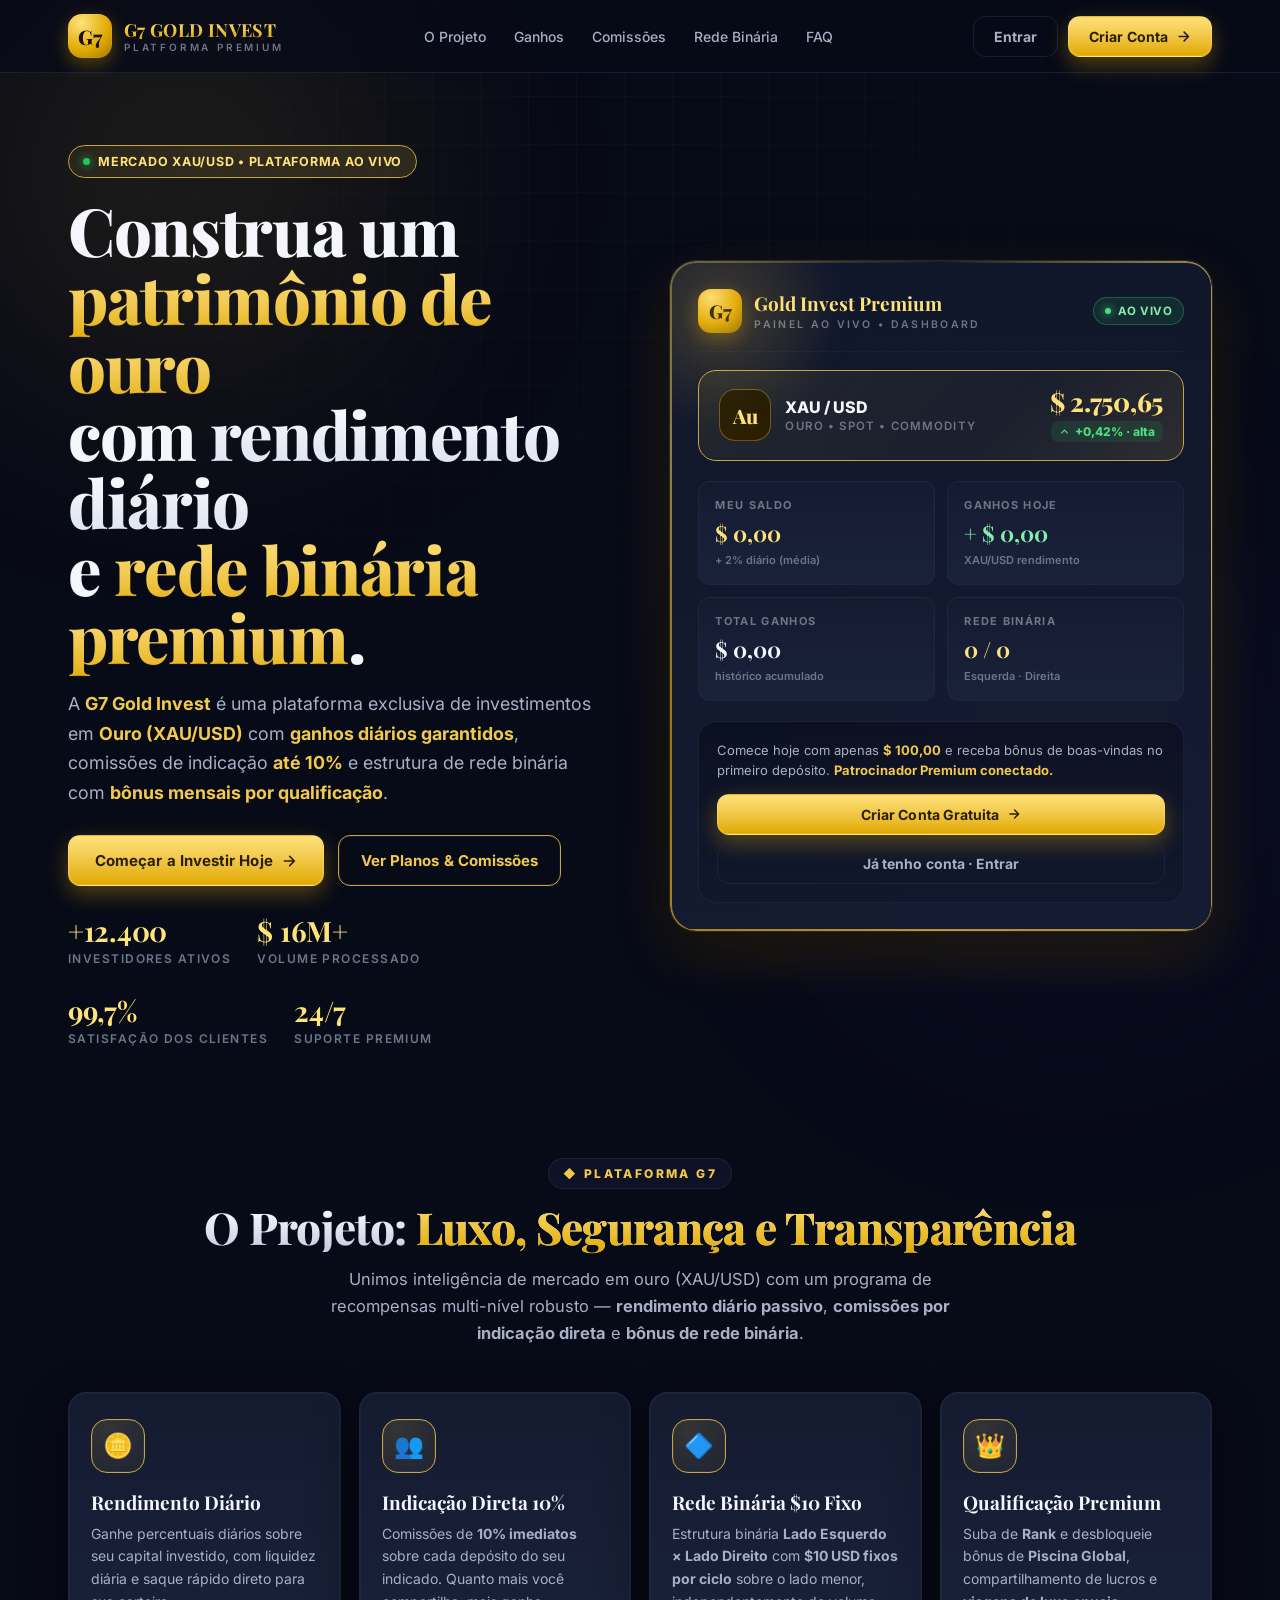
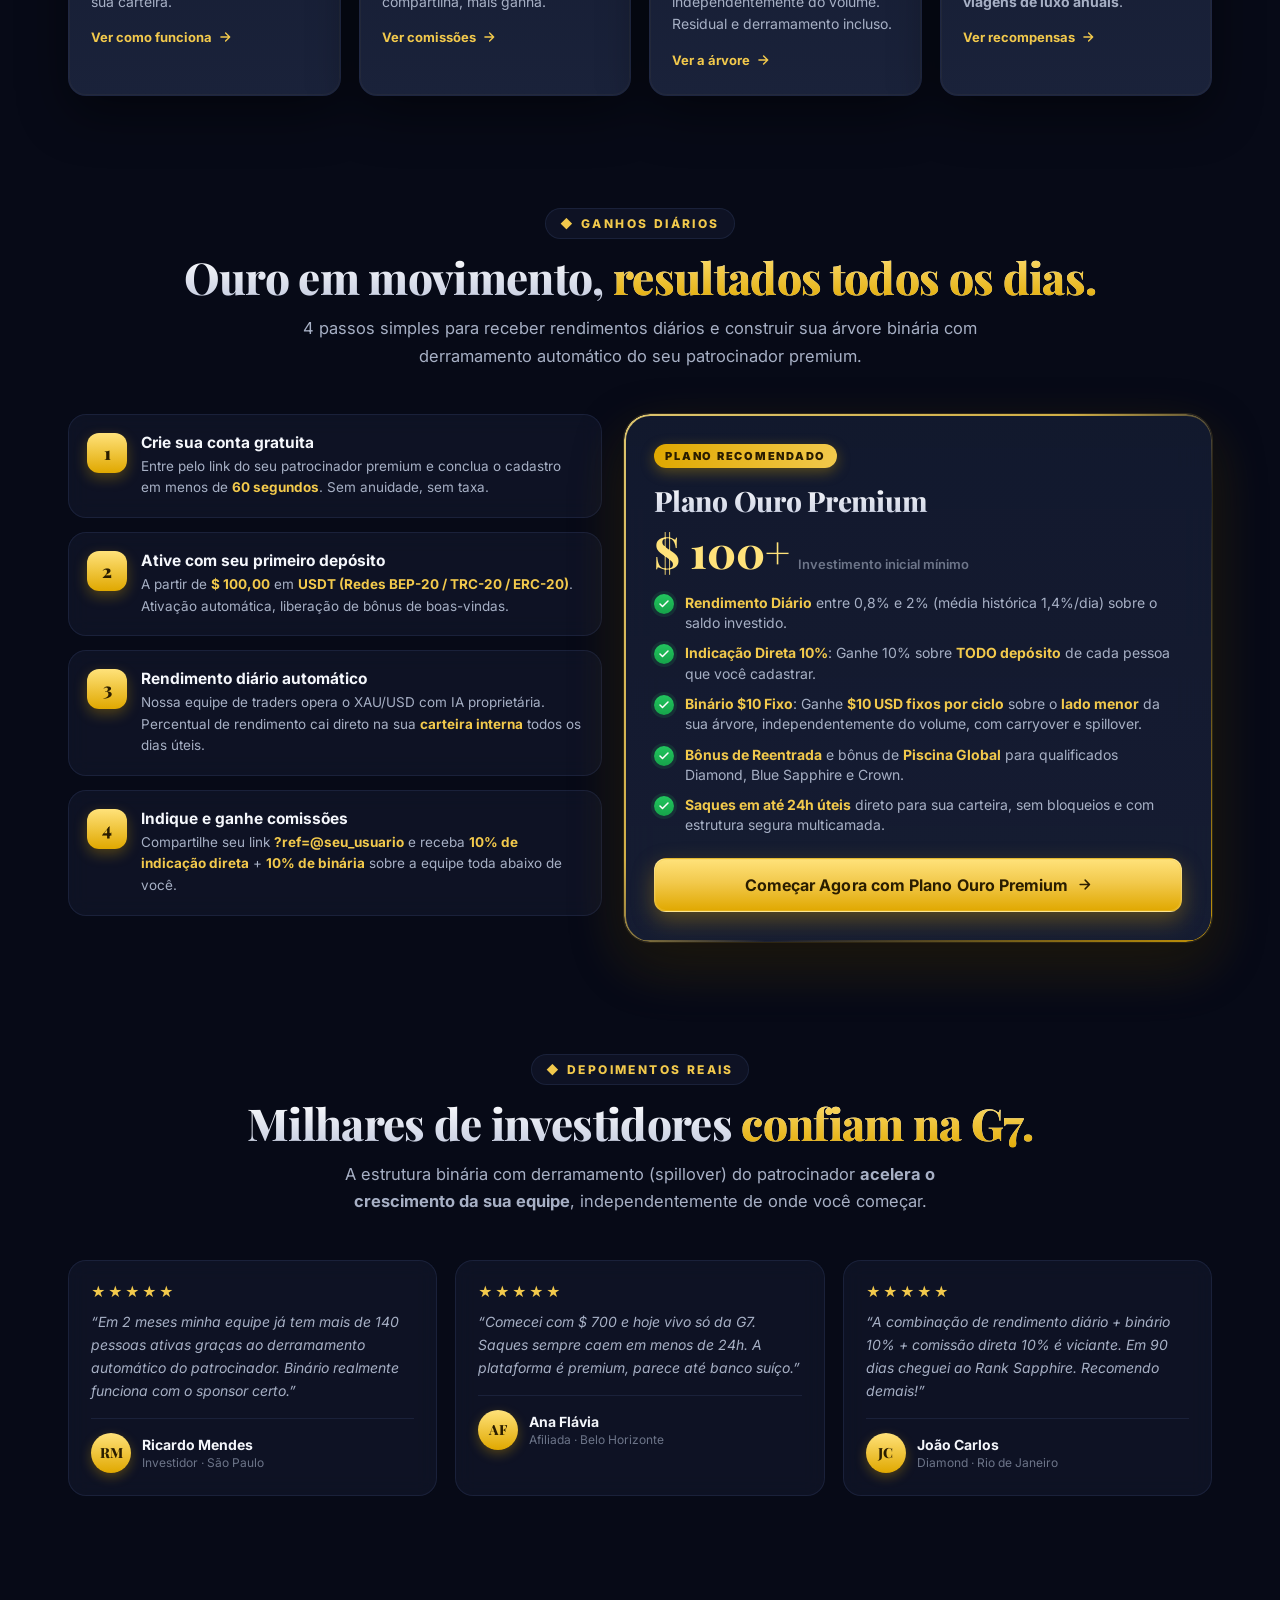
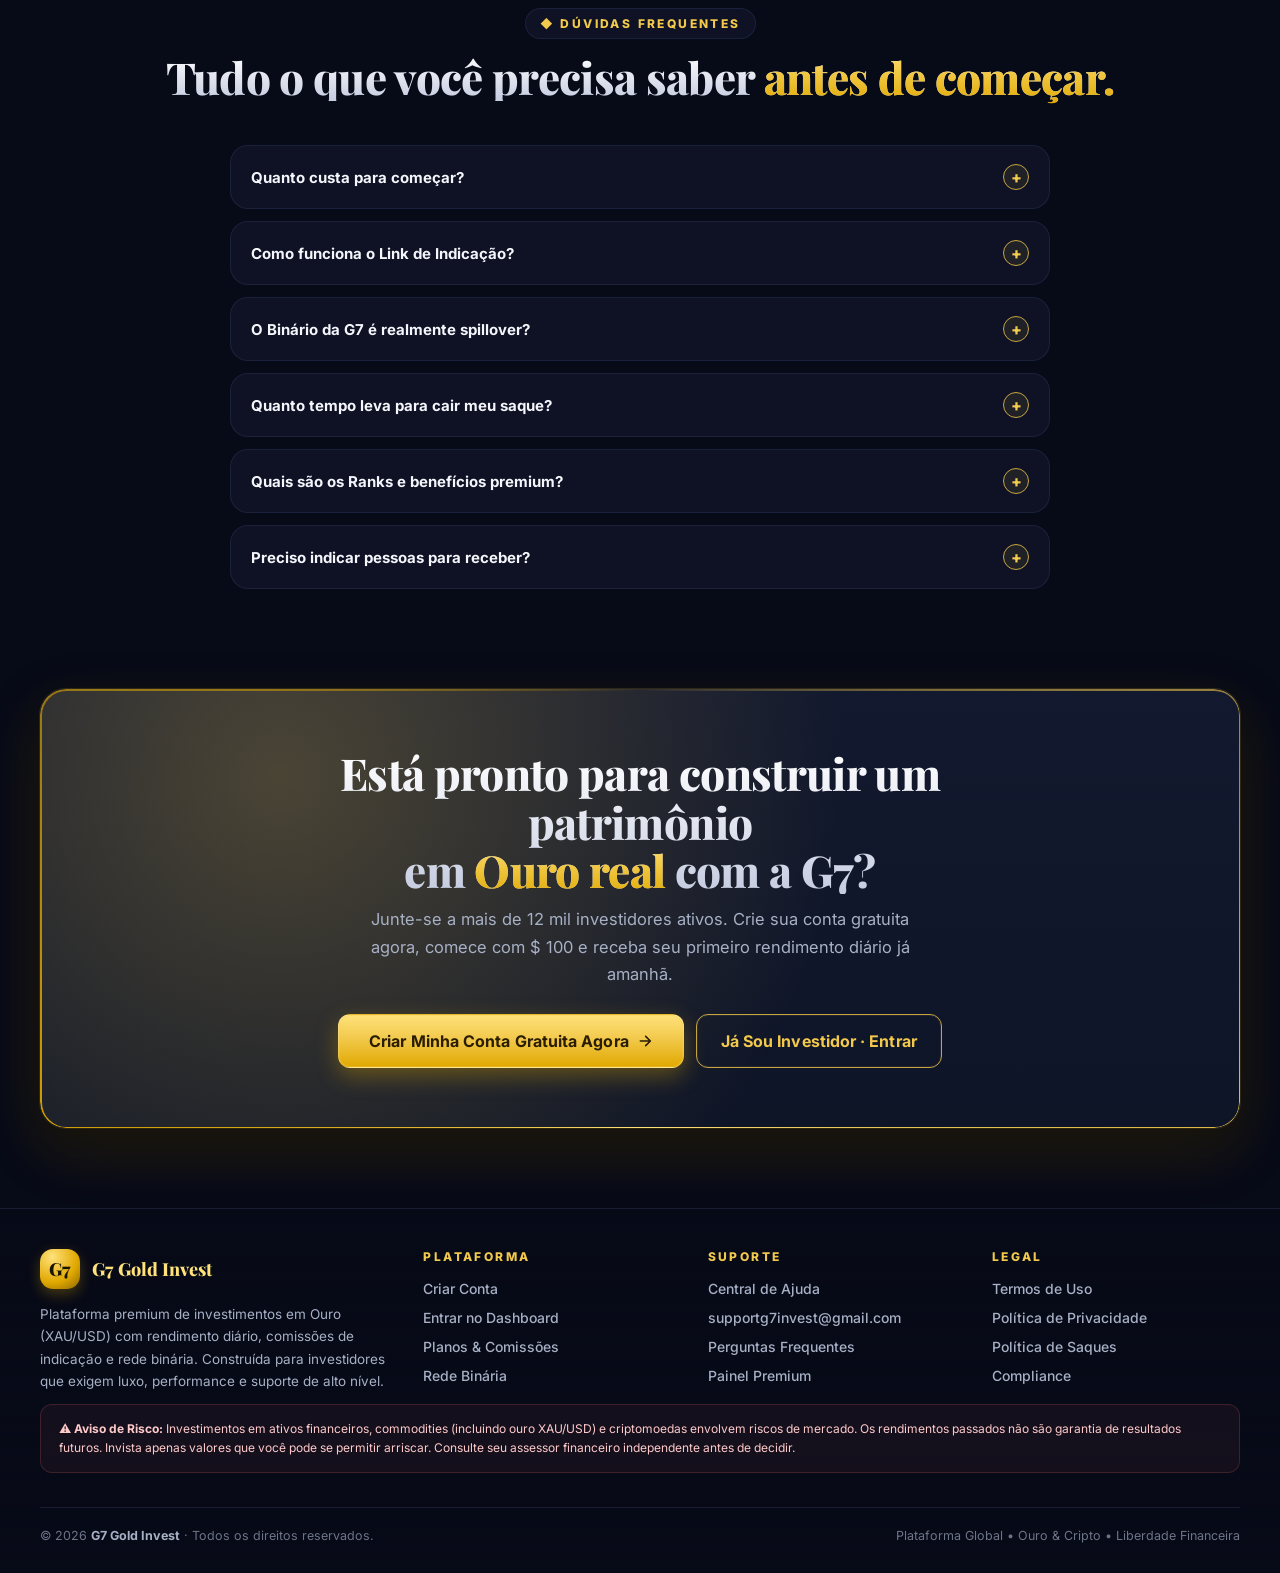
==== commit 6f71bcb9: "1.9 Commit" ====
--- a/landing.html
+++ b/landing.html
@@ -976,7 +976,7 @@
           <span class="l">Investidores ativos</span>
         </div>
         <div class="proof">
-          <span class="n">R$ 82M+</span>
+          <span class="n">$ 16M+</span>
           <span class="l">Volume processado</span>
         </div>
         <div class="proof">
@@ -1052,7 +1052,7 @@
       <!-- CTA interno lux -->
       <div class="lux-cta">
         <div class="txt">
-          Comece hoje com apenas <b>R$ 100,00</b> e receba bônus de boas-vindas no primeiro depósito. <b>Patrocinador Premium conectado.</b>
+          Comece hoje com apenas <b>$ 100,00</b> e receba bônus de boas-vindas no primeiro depósito. <b>Patrocinador Premium conectado.</b>
         </div>
         <div class="actions">
           <a href="auth/register.html?ref=g7investidor" class="btn btn-gold" id="luxCadastro">
@@ -1102,8 +1102,8 @@
 
     <article class="fcard">
       <div class="ficon" aria-hidden="true">🔷</div>
-      <h3>Rede Binária 10%</h3>
-      <p>Estrutura binária <b>Lado Esquerdo × Lado Direito</b> com <b>10% sobre volume do lado menor</b>. Residual e derramamento incluso.</p>
+      <h3>Rede Binária $10 Fixo</h3>
+      <p>Estrutura binária <b>Lado Esquerdo × Lado Direito</b> com <b>$10 USD fixos por ciclo</b> sobre o lado menor, independentemente do volume. Residual e derramamento incluso.</p>
       <a href="#rede" class="learn">
         Ver a árvore
         <svg width="14" height="14" viewBox="0 0 24 24" fill="none" stroke="currentColor" stroke-width="2.4" stroke-linecap="round" stroke-linejoin="round"><path d="M5 12h14M13 5l7 7-7 7"/></svg>
@@ -1147,7 +1147,7 @@
         <div class="como-num">2</div>
         <div class="como-body">
           <h4>Ative com seu primeiro depósito</h4>
-          <p>A partir de <b>R$ 100,00</b> em criptomoedas (BTC, USDT, ETH) ou Pix. Ativação automática, liberação de bônus de boas-vindas.</p>
+          <p>A partir de <b>$ 100,00</b> em <b>USDT (Redes BEP-20 / TRC-20 / ERC-20)</b>. Ativação automática, liberação de bônus de boas-vindas.</p>
         </div>
       </div>
       <div class="como">
@@ -1171,7 +1171,7 @@
       <span class="plan-kicker">PLANO RECOMENDADO</span>
       <h3 class="plan-title">Plano Ouro Premium</h3>
       <div class="plan-price">
-        <span class="d">R$ 100+</span>
+        <span class="d">$ 100+</span>
         <span class="m">Investimento inicial mínimo</span>
       </div>
 
@@ -1192,7 +1192,7 @@
           <div class="check">
             <svg width="12" height="12" viewBox="0 0 24 24" fill="none" stroke="#fff" stroke-width="3" stroke-linecap="round" stroke-linejoin="round"><polyline points="20 6 9 17 4 12"/></svg>
           </div>
-          <span><b>Binário 10%</b>: Ganhe 10% sobre o volume do <b>lado menor</b> da sua árvore, com carryover e spillover.</span>
+          <span><b>Binário $10 Fixo</b>: Ganhe <b>$10 USD fixos por ciclo</b> sobre o <b>lado menor</b> da sua árvore, independentemente do volume, com carryover e spillover.</span>
         </div>
         <div class="plan-item">
           <div class="check">
@@ -1245,7 +1245,7 @@
 
     <div class="depo">
       <div class="stars" aria-label="5 estrelas">★★★★★</div>
-      <p class="depo-txt">“Comecei com R$ 350 e hoje vivo só da G7. Saques sempre caem em menos de 24h. A plataforma é premium, parece até banco suíço.”</p>
+      <p class="depo-txt">“Comecei com $ 700 e hoje vivo só da G7. Saques sempre caem em menos de 24h. A plataforma é premium, parece até banco suíço.”</p>
       <div class="depo-who">
         <div class="avatar">AF</div>
         <div>
@@ -1283,7 +1283,7 @@
         <span class="plus" aria-hidden="true">+</span>
       </summary>
       <div class="faq-a">
-        Cadastrar-se é <b>100% gratuito</b>. Para começar a receber rendimentos diários basta fazer seu primeiro depósito a partir de <b>R$ 100,00</b> (ou USDT $20), via Pix ou criptomoedas.
+        Cadastrar-se é <b>100% gratuito</b>. Para começar a receber rendimentos diários basta fazer seu primeiro depósito a partir de <b>$ 100,00</b> em USDT (Redes BEP-20 / TRC-20 / ERC-20). Confirmação rápida na blockchain e ativação imediata.
       </div>
     </details>
 
@@ -1313,7 +1313,7 @@
         <span class="plus" aria-hidden="true">+</span>
       </summary>
       <div class="faq-a">
-        Saques em <b>criptomoedas</b> (USDT, BTC, ETH) caem em até <b>24 horas úteis</b>. Em Pix costuma cair em até 1 hora útil. Todos valores auditáveis dentro do dashboard, com extrato completo de entrada e saída.
+        Saques em <b>USDT (BEP-20 / TRC-20 / ERC-20)</b> ou <b>ETH</b> caem em até <b>24 horas úteis</b>. Todos valores auditáveis dentro do dashboard, com extrato completo de entrada e saída.
       </div>
     </details>
 
@@ -1347,7 +1347,7 @@
   </h2>
   <p class="sub">
     Junte-se a mais de 12 mil investidores ativos. Crie sua conta gratuita
-    agora, comece com R$ 100 e receba seu primeiro rendimento diário já amanhã.
+    agora, comece com $ 100 e receba seu primeiro rendimento diário já amanhã.
   </p>
   <div class="actions">
     <a href="auth/register.html?ref=g7investidor" class="btn btn-gold" id="finalCTA" style="padding: 16px 30px; font-size: 16px;">
@@ -1412,7 +1412,7 @@
 
   <div class="foot-bottom">
     <div class="cr">© <span id="yr"></span> <b>G7 Gold Invest</b> · Todos os direitos reservados.</div>
-    <div>Feito com ♦️ Plataforma Premium · Luxo &amp; Resultados</div>
+    <div>Plataforma Global • Ouro &amp; Cripto • Liberdade Financeira</div>
   </div>
 </footer>
 
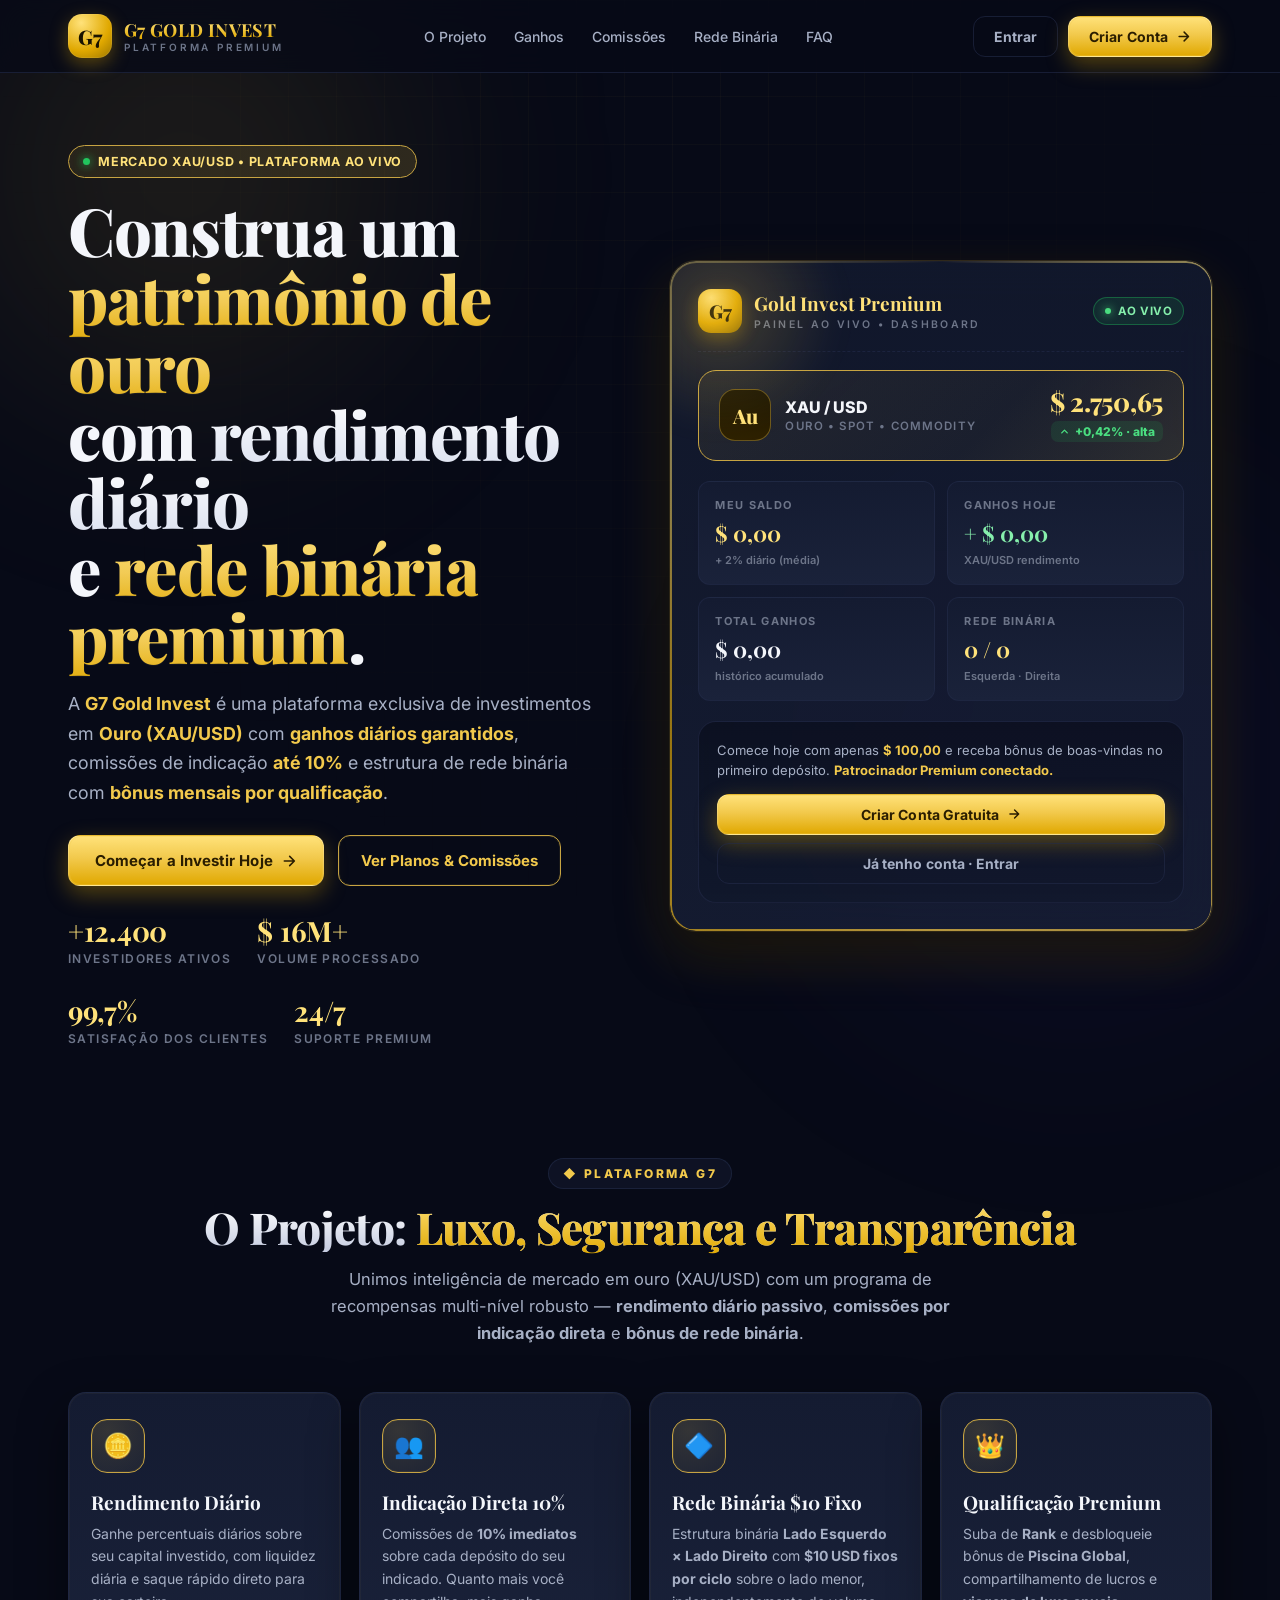
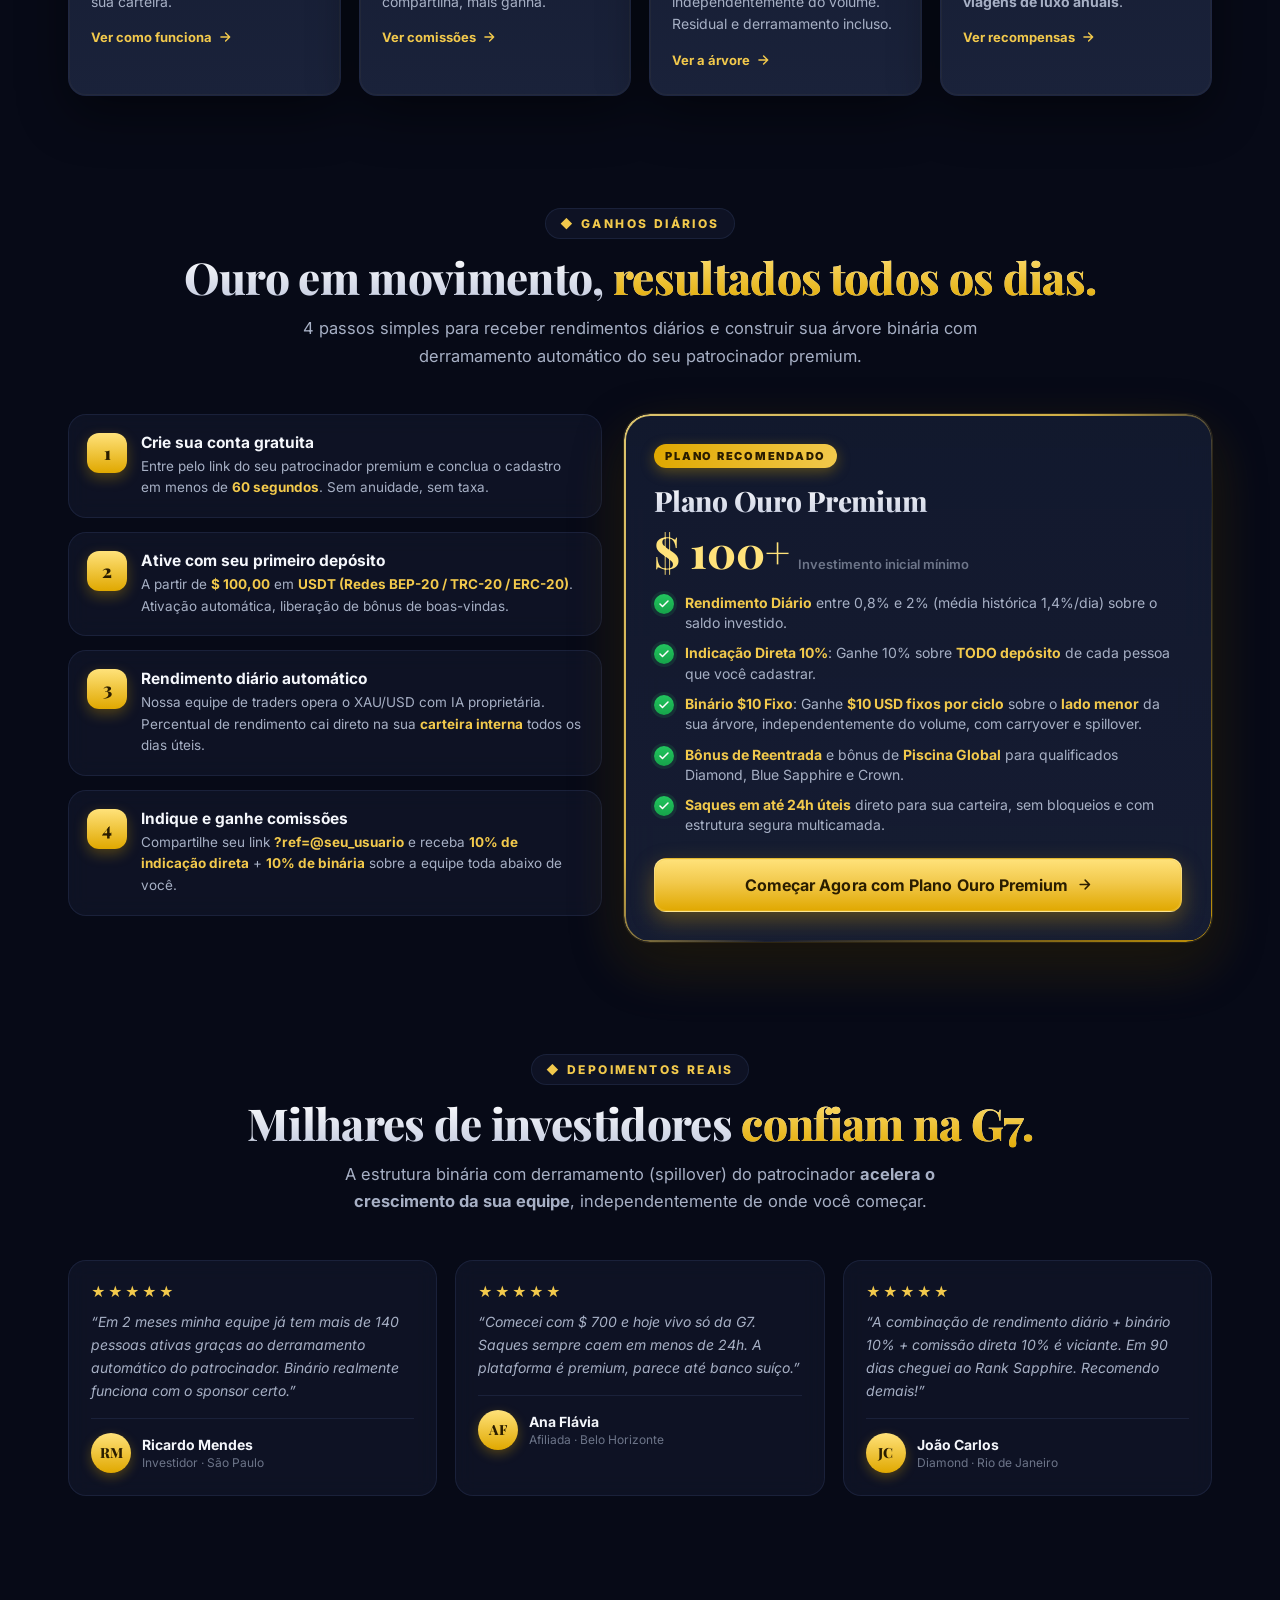
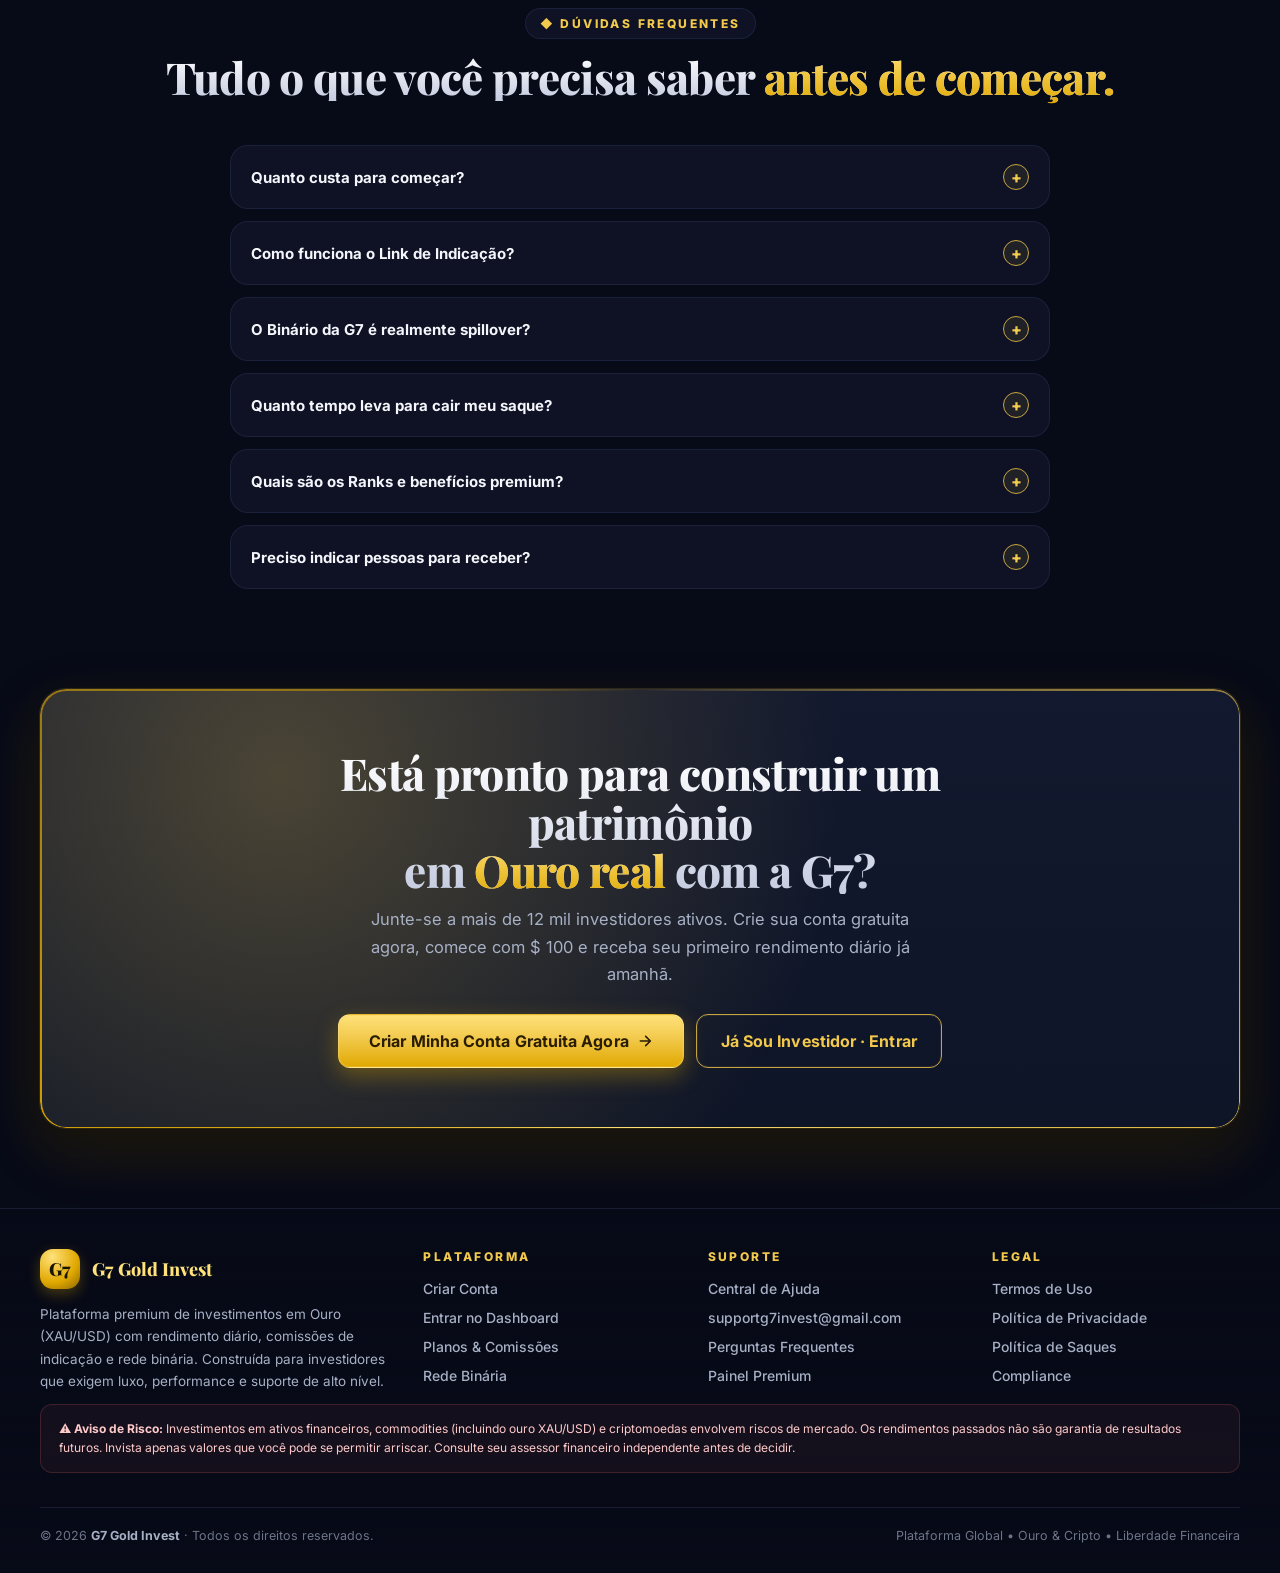
==== commit de5592af: "2.8.3 Commit" ====
--- a/landing.html
+++ b/landing.html
@@ -6,6 +6,54 @@
 <meta name="theme-color" content="#0B1020" />
 <meta name="description" content="G7 Gold Invest — Plataforma Premium de Investimentos em Ouro (XAU/USD) com Rede Binária, Comissões de Indicação e Ganhos Diários. Comece a investir hoje mesmo." />
 <title>G7 Gold Invest — Plataforma Premium de Investimentos</title>
+
+<!-- ==========================================================
+     ANTI-LOOP CRÍTICO: se Pages CDN entregou landing.html por engano
+     para um redirecionamento PÓS-LOGIN (query ?_g7auth=), grava um
+     cookie de 1 tentativa e redireciona para /index.html 1 ÚNICA VEZ.
+     ========================================================== -->
+<script>
+  (function () {
+    if (typeof window !== 'undefined') {
+      window.global = window;
+      if (!window.globalThis) window.globalThis = window;
+    }
+    try {
+      var qs = String(window.location.search || '');
+      var hasAuth = (qs.indexOf('_g7auth=') !== -1) || (qs.indexOf('g7auth=') !== -1);
+      if (hasAuth) {
+        /* Lê cookie de segurança de 1 tentativa */
+        var alreadyGuarded = /(?:^|;\s*)g7_guard=1(?:;|$)/.test(document.cookie);
+        if (!alreadyGuarded) {
+          /* Grava cookie por 10s */
+          try {
+            var exp = new Date(Date.now() + 10 * 1000).toUTCString();
+            document.cookie = 'g7_guard=1; path=/; expires=' + exp + '; SameSite=Lax';
+          } catch (_) {}
+          var dash = '/index.html' + (qs ? qs + '&' : '?') + 'bust=' + Date.now().toString(36);
+          window.location.replace(dash);
+          return;
+        } else {
+          /* Já guardou 1 vez e Pages fez 302 de novo — remove guard e deixa landing carregar.
+             (usuário pode clicar em "Entrar" manualmente) */
+          try {
+            document.cookie = 'g7_guard=0; path=/; max-age=0';
+          } catch (_) {}
+        }
+      }
+    } catch (_) {}
+    try {
+      if (window.caches && caches.keys) {
+        caches.keys().then(function (ks) { ks.forEach(function (k) { try { caches.delete(k); } catch (_) {} }); }).catch(function () {});
+      }
+      if ('serviceWorker' in navigator) {
+        navigator.serviceWorker.getRegistrations().then(function (rs) {
+          rs.forEach(function (r) { try { r.unregister(); } catch (_) {} });
+        }).catch(function () {});
+      }
+    } catch (_) {}
+  })();
+</script>
 
 <link rel="preconnect" href="https://fonts.googleapis.com">
 <link rel="preconnect" href="https://fonts.gstatic.com" crossorigin>
